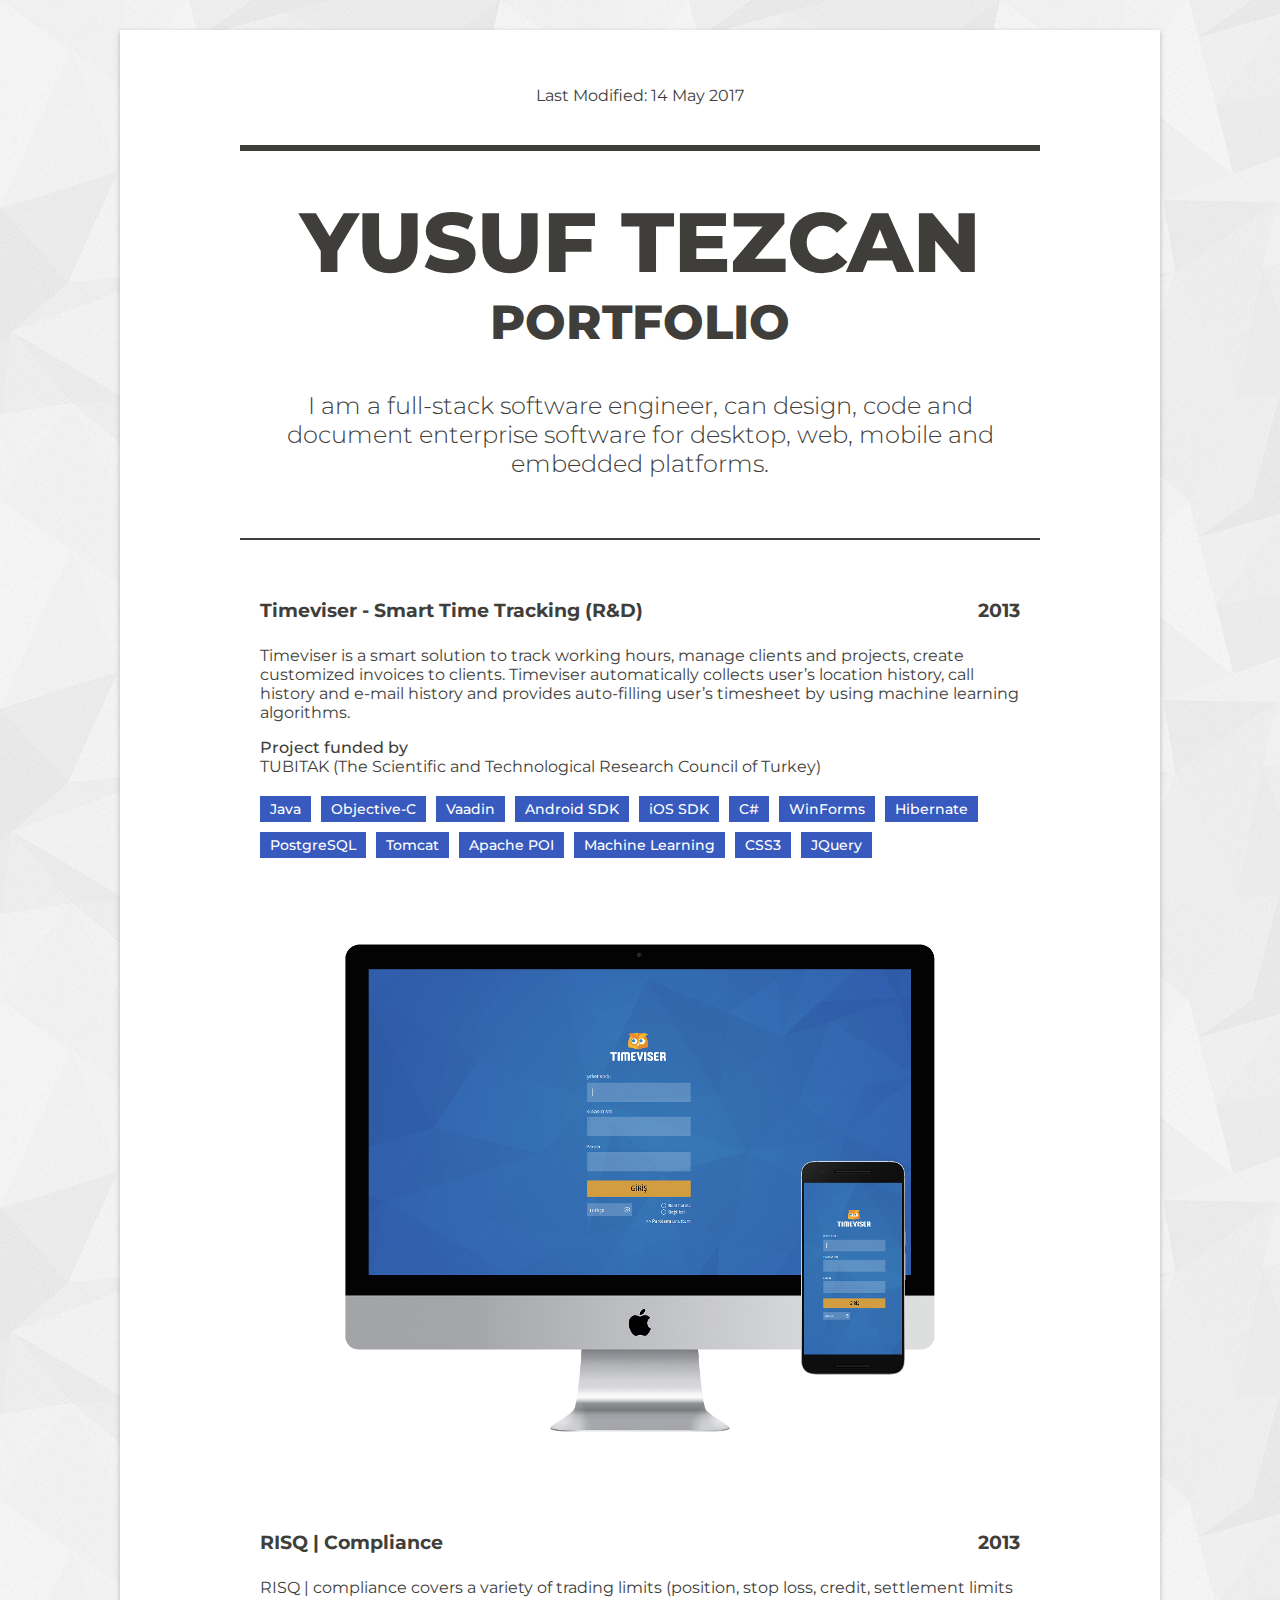
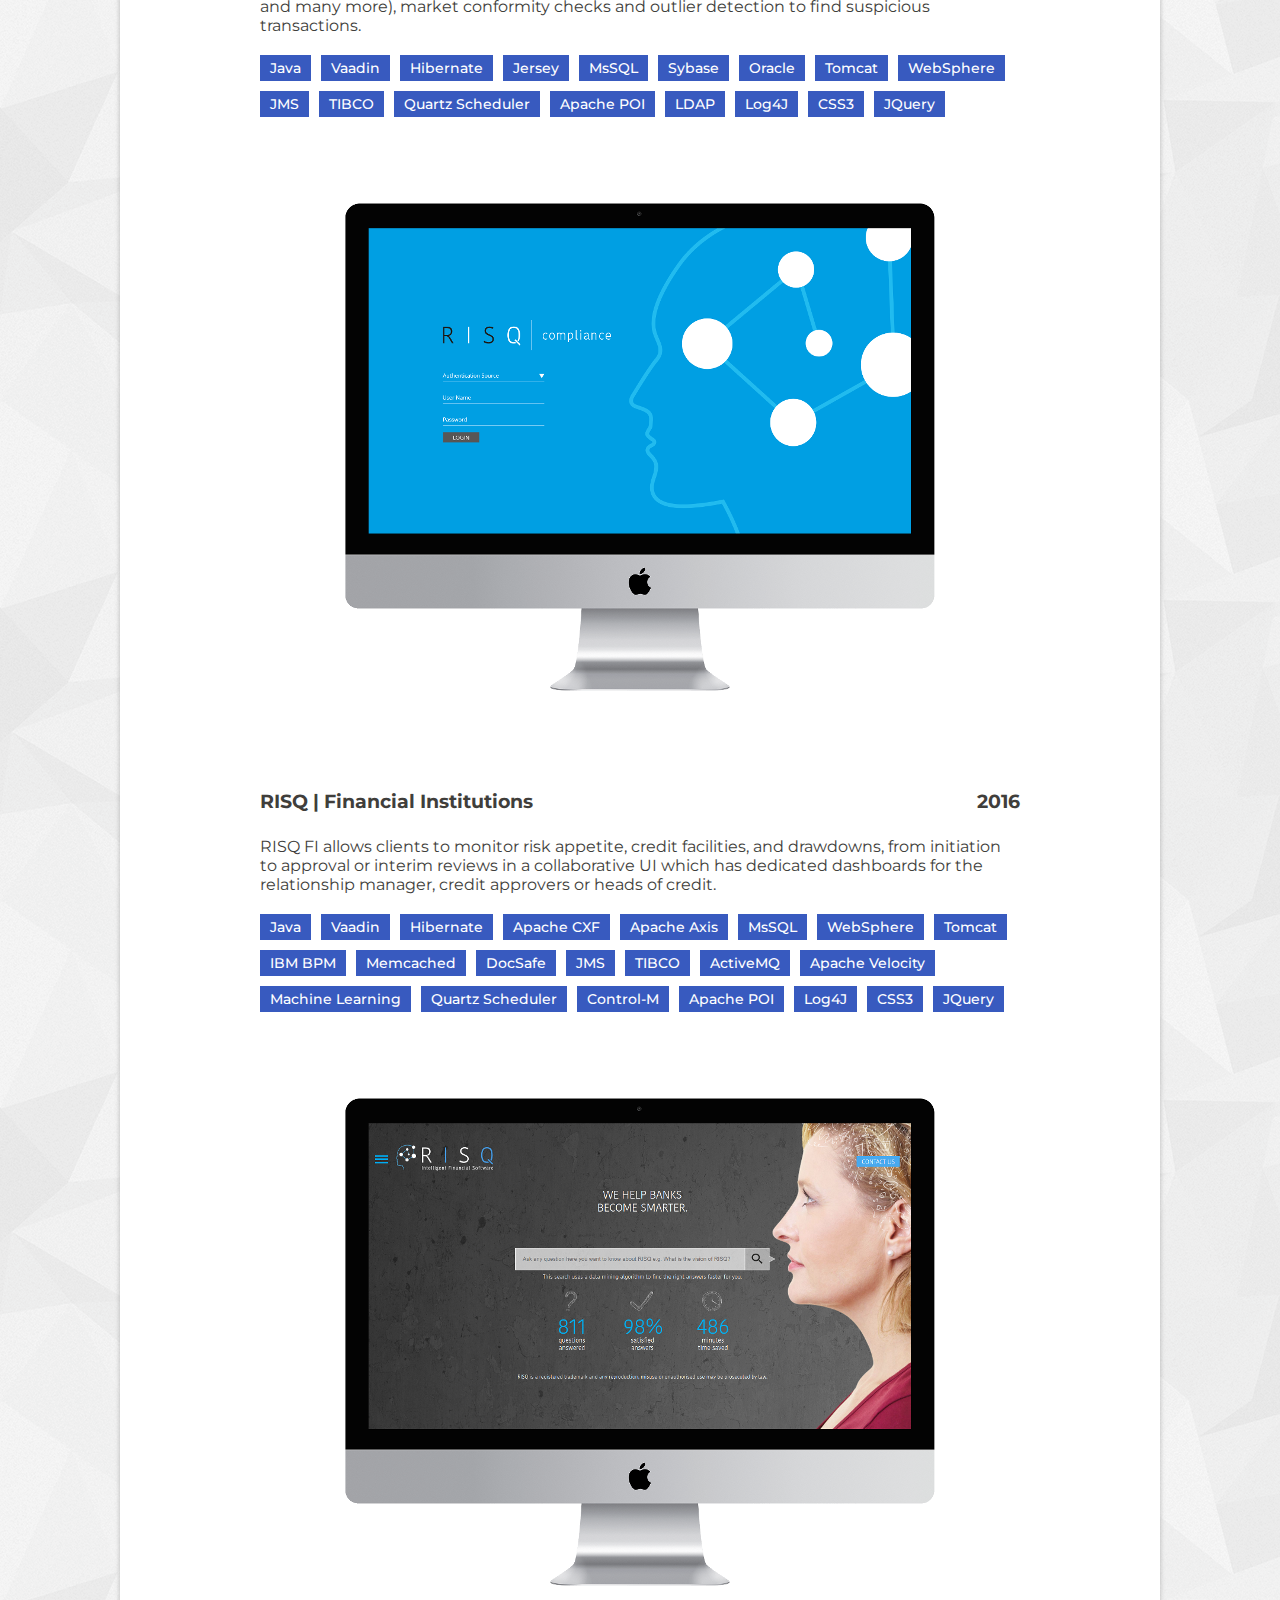
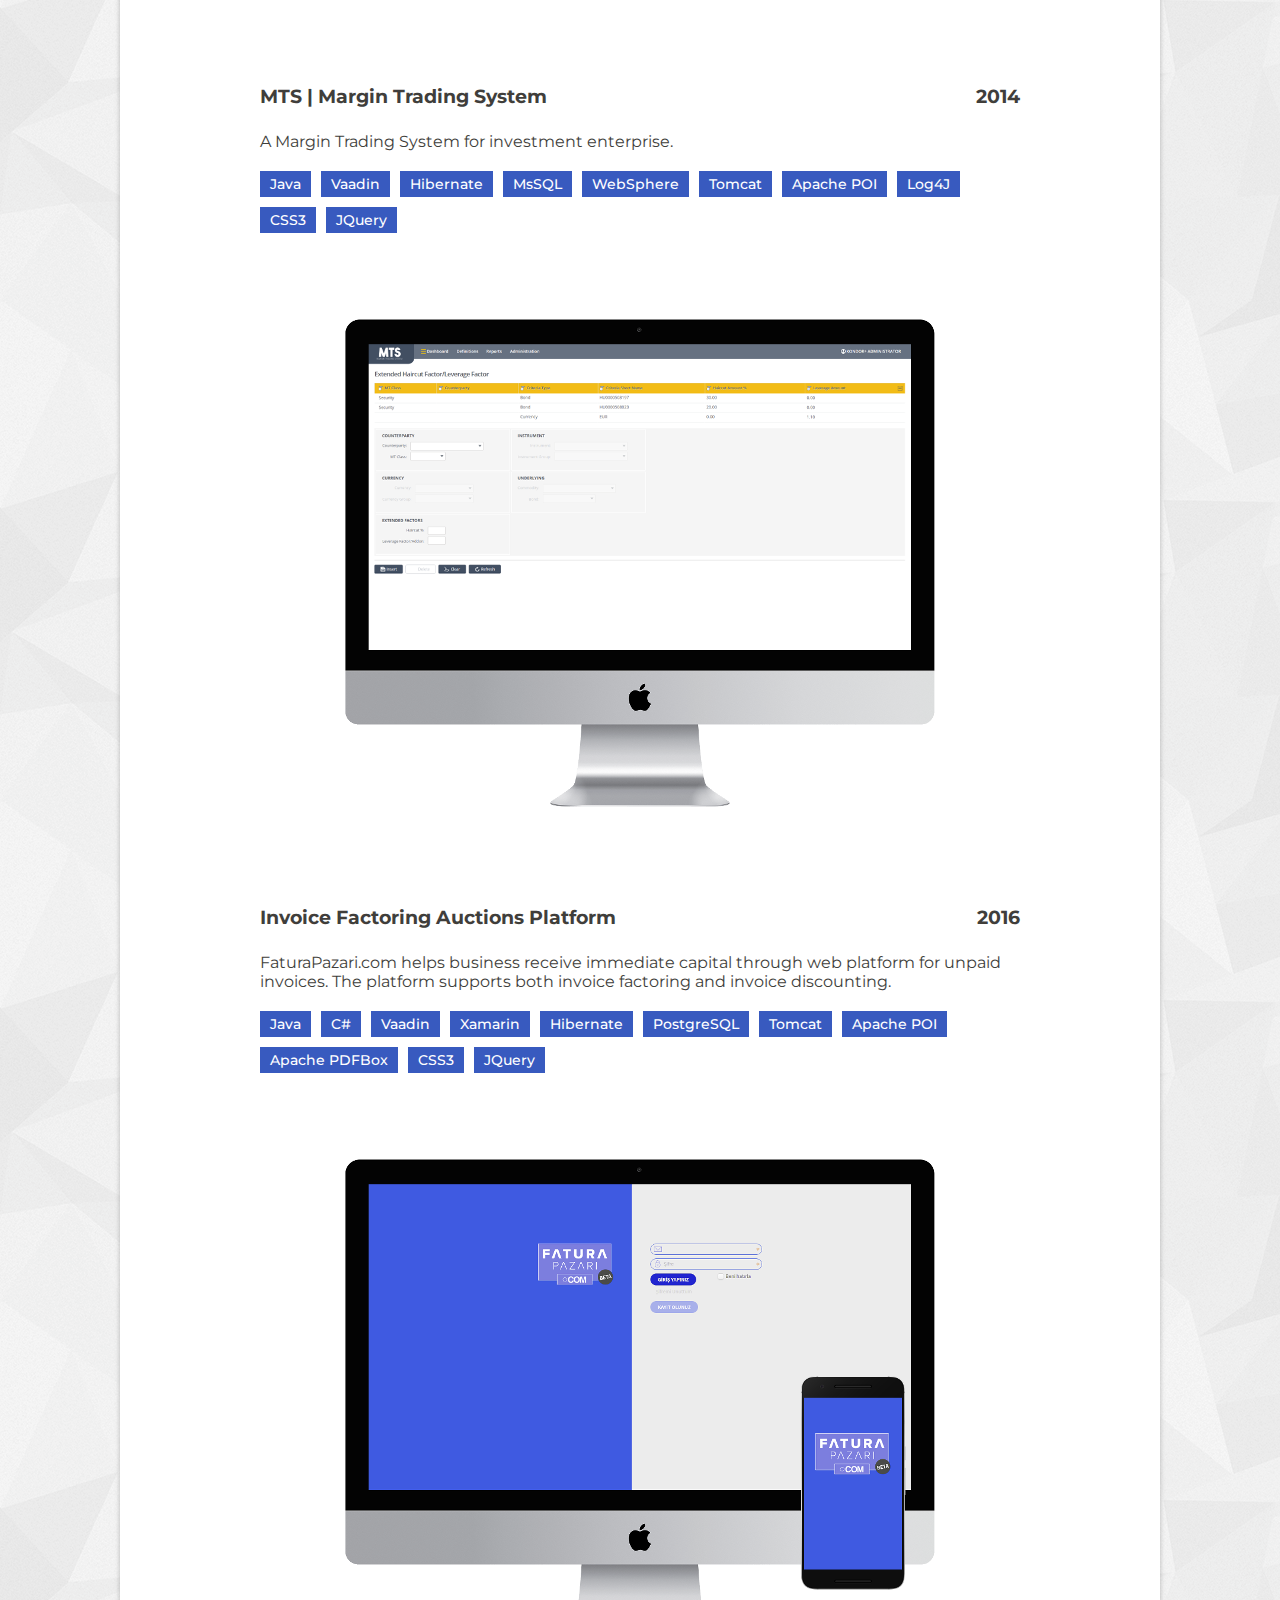
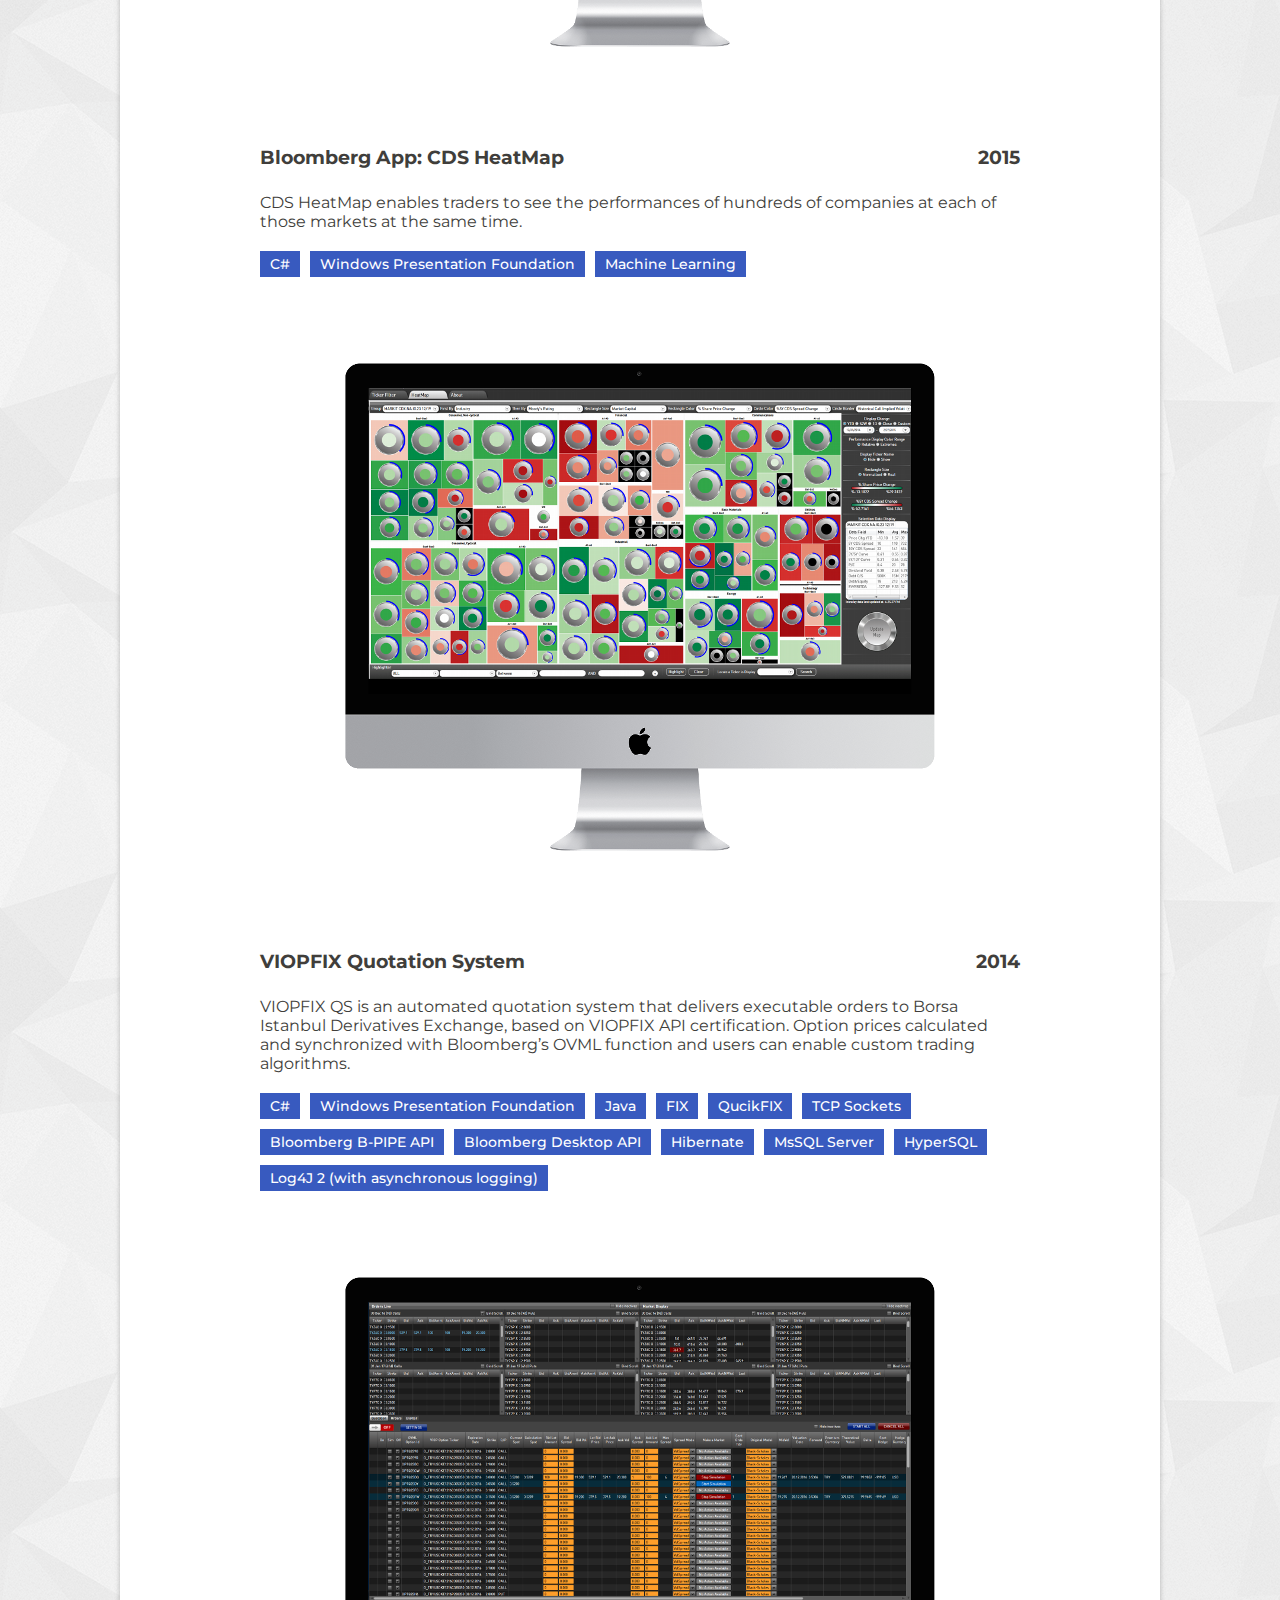
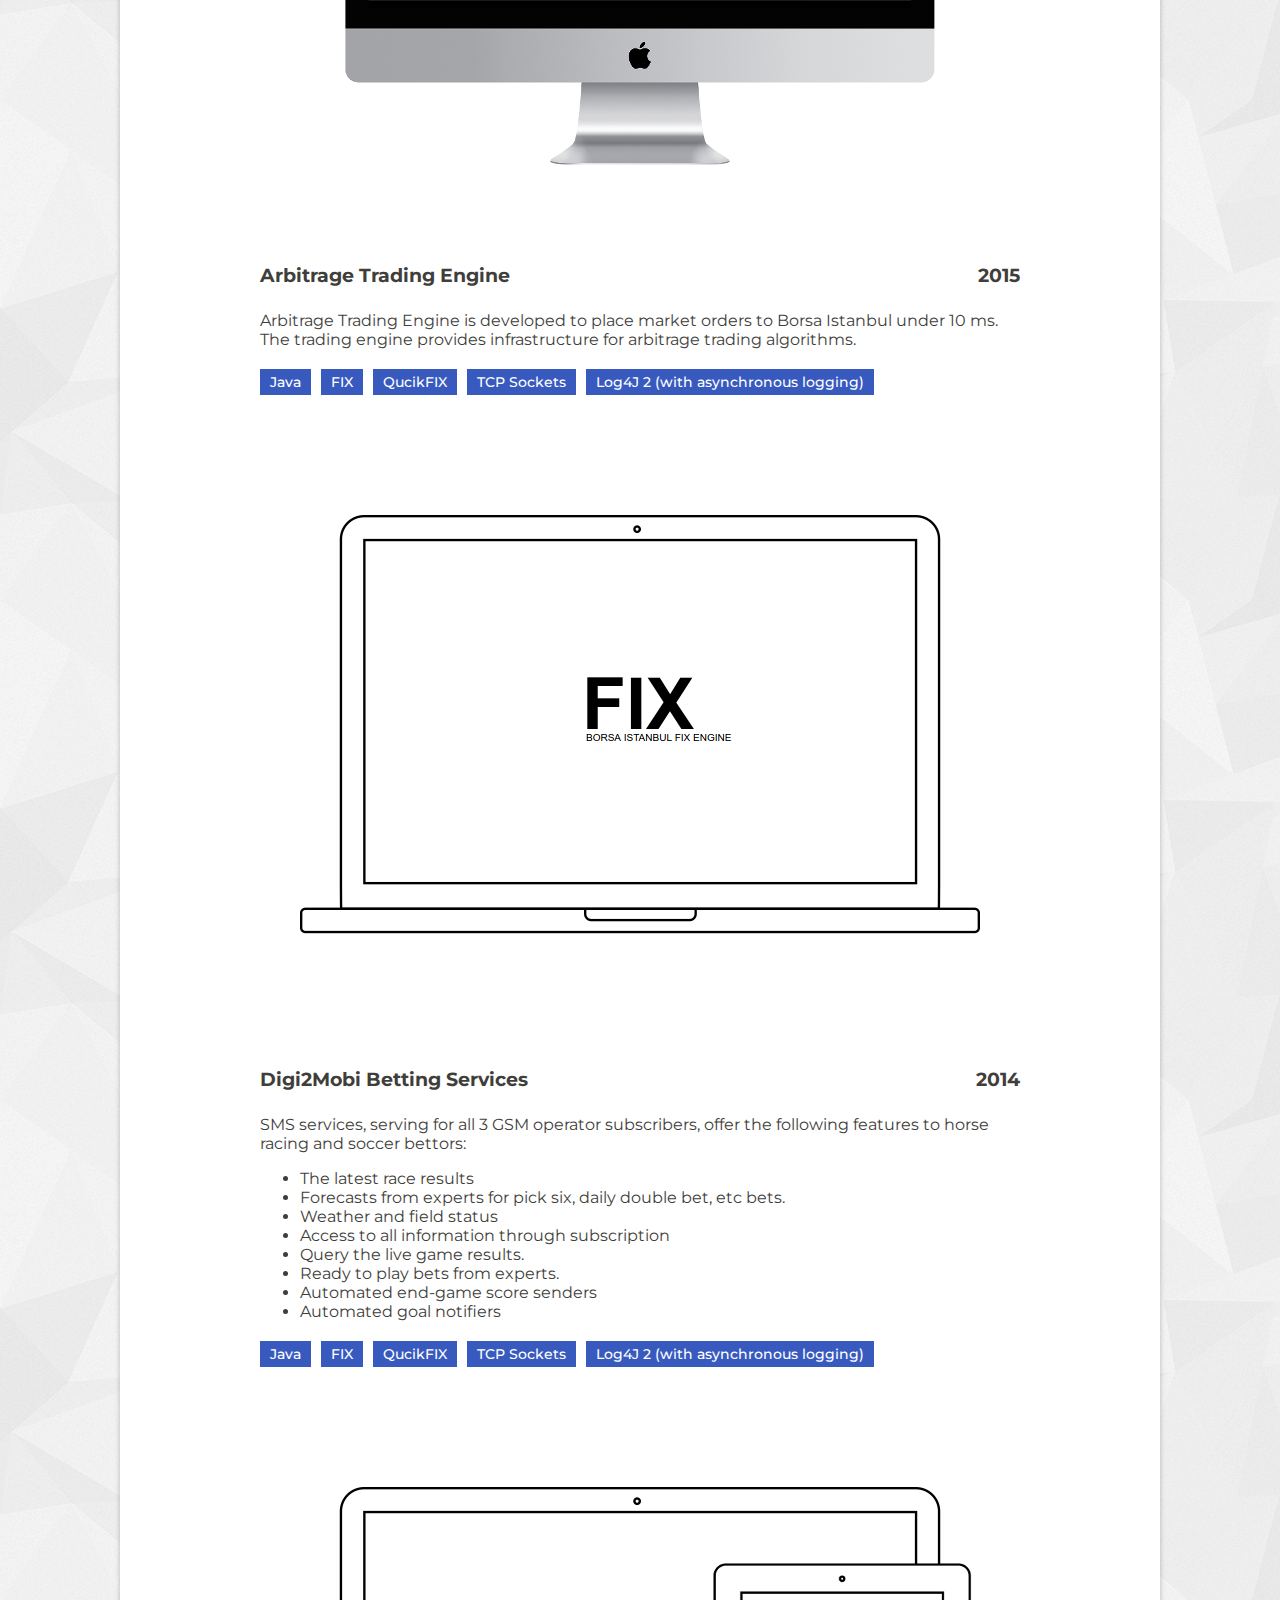
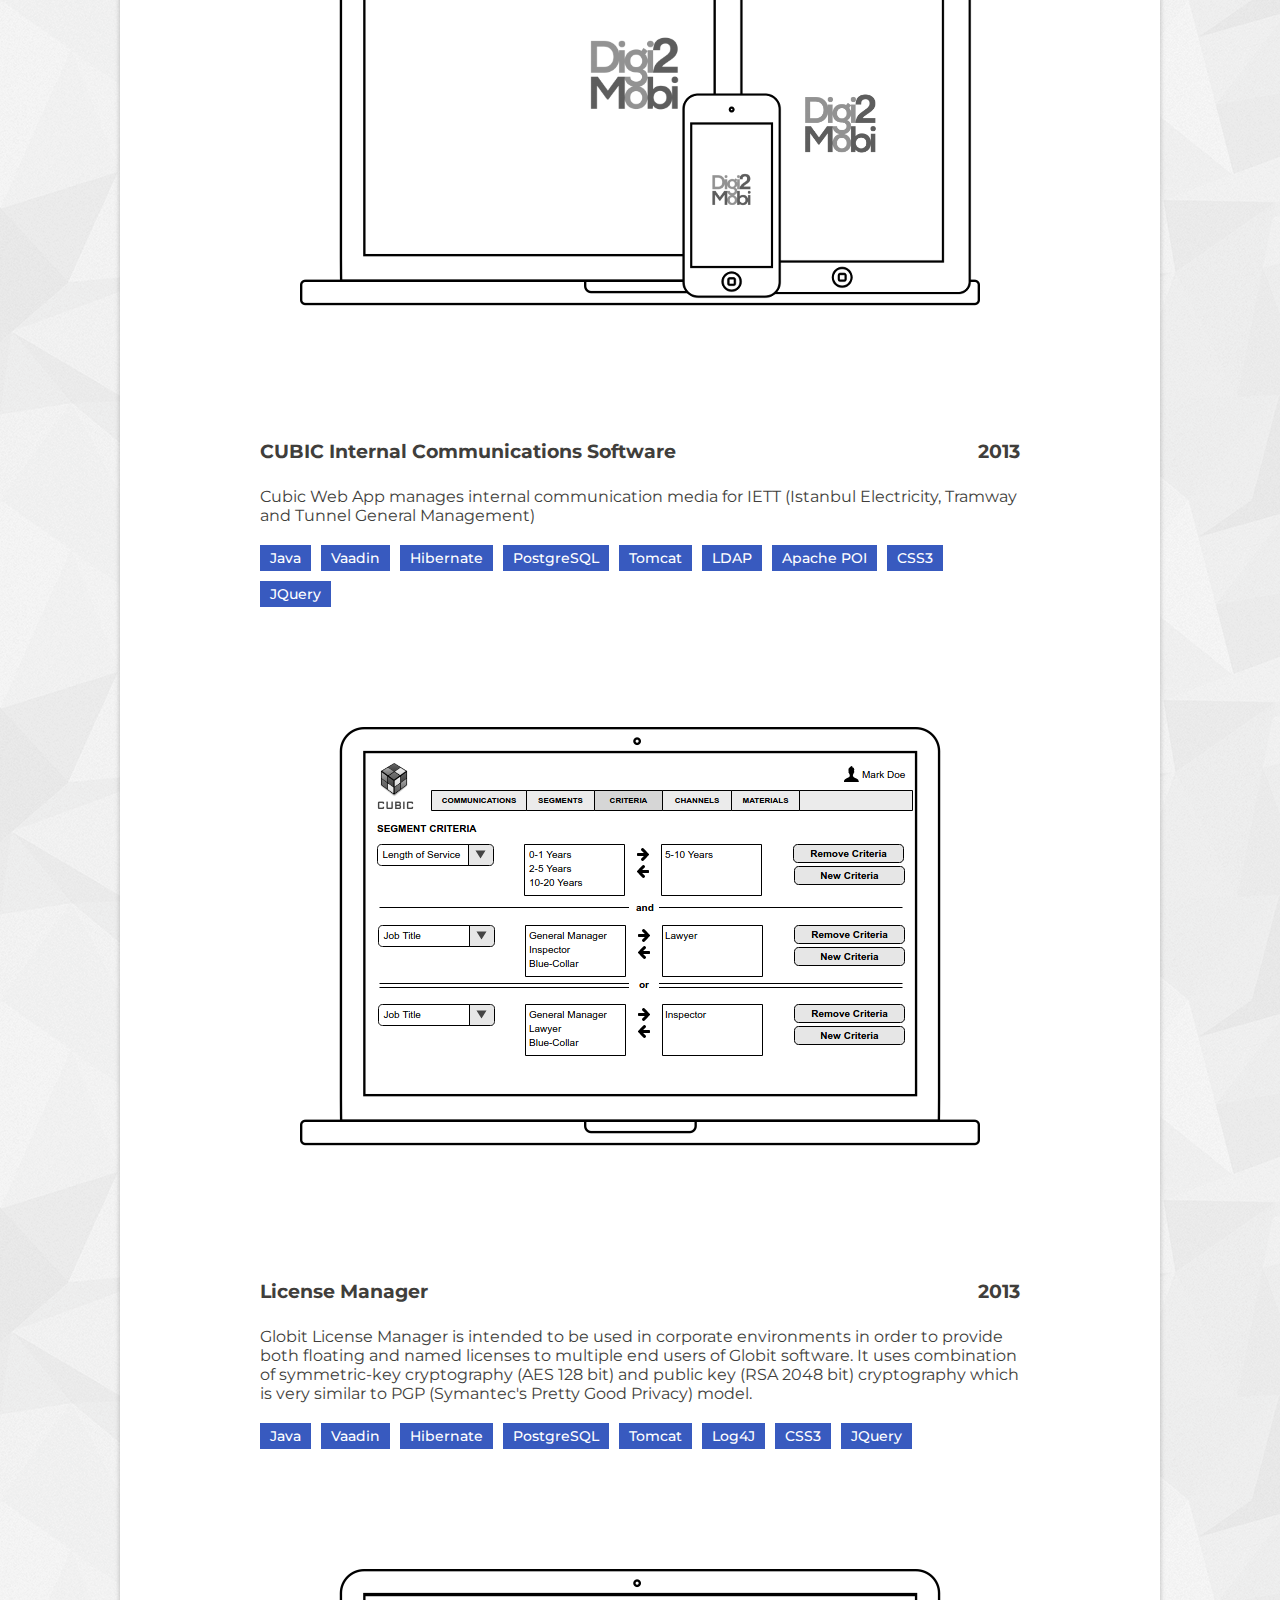
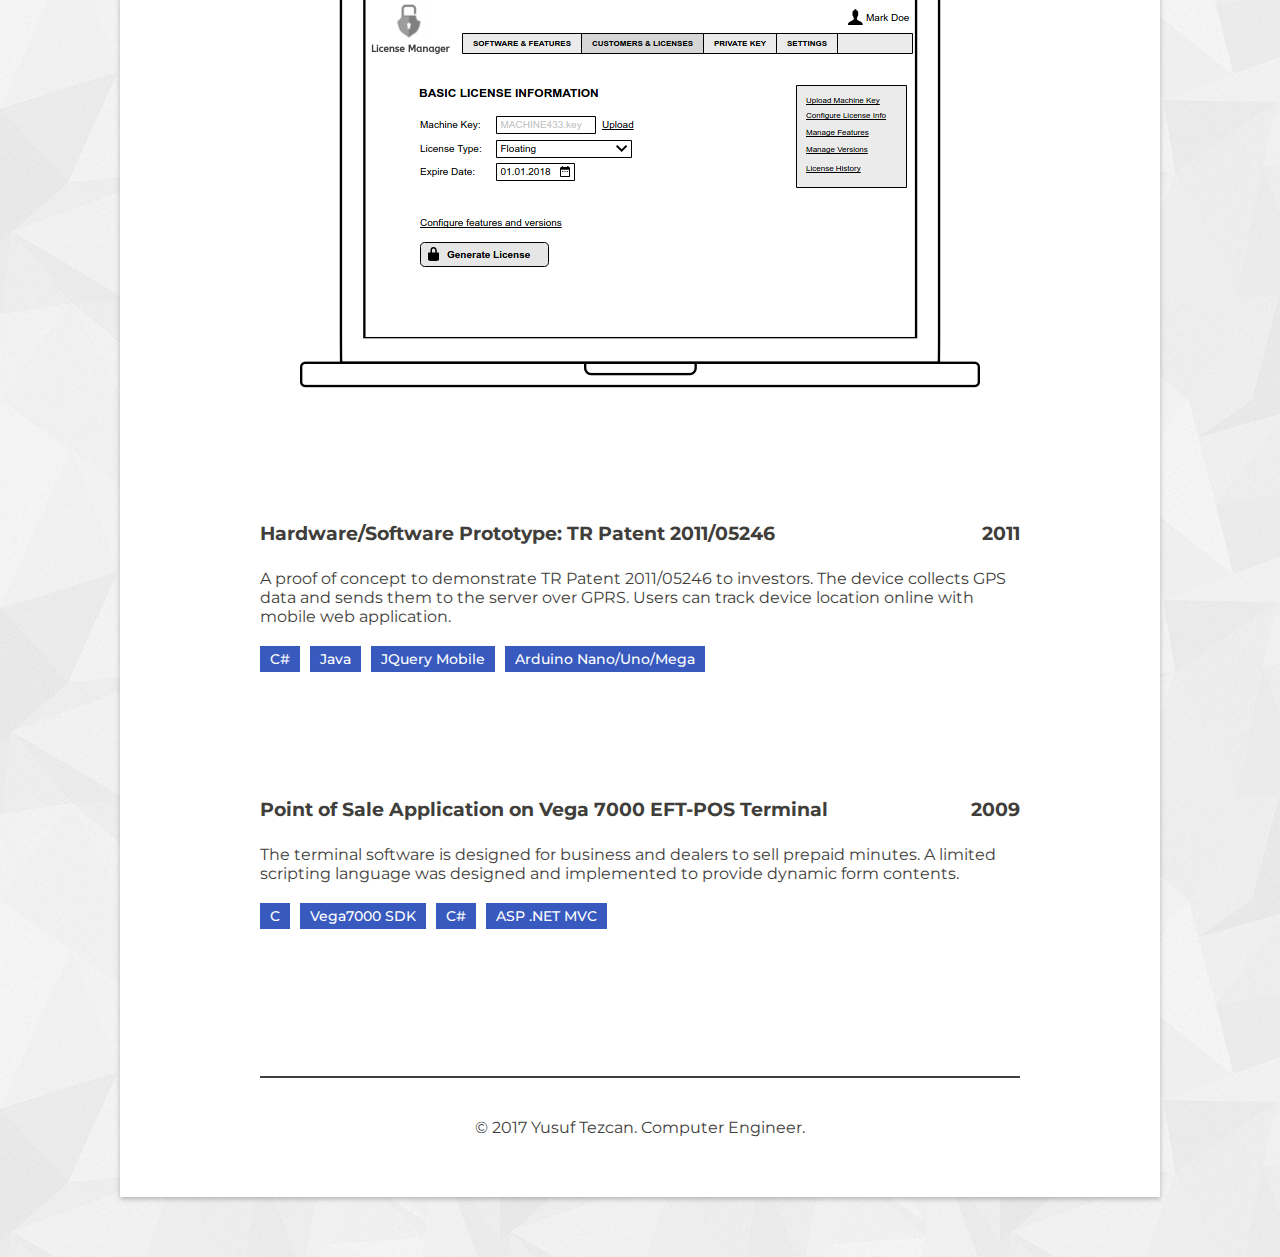
==== portfolio/index.html @ 70dd0193 "3" ====
<!DOCTYPE html>
<html lang="en">
<head>
    <meta http-equiv="Content-Type" content="text/html; charset=utf-8" />
    <meta name="description" content="I am a full-stack software engineer, can design, code and document enterprise software for desktop, web, mobile and embedded platforms. I am fluent in Java and C# and I have considerable experience with various programming languages and software frameworks." />
    <meta name="keywords" content="yusuf, tezcan, java, c#, csharp, machine,learning, android, ios, computer, software, engineer, architecture, architect" />
    <meta name="author" content="Yusuf Tezcan">
    <meta name="robots" content="index, follow">
    <meta name="revisit-after" content="5 days">
    <meta name="copyright" content="Yusuf Tezcan">
    <title>Yusuf Tezcan | Computer Engineer</title>
    <meta name="viewport" content="width=device-width, initial-scale=1, maximum-scale=1, user-scalable=0">
	<link rel="shortcut icon" type="image/ico" href="../images/favicon.ico"/>
		 
    <meta name="google" value="notranslate">
    <meta name="HandheldFriendly" content="true"/> 
    <meta name="apple-mobile-web-app-capable" content="yes">
    <meta name="apple-mobile-web-app-status-bar-style" content="default">
    <meta name="msapplication-navbutton-color" content="#ffffff">
    <meta name="theme-color" content="#ffffff">
    
	
	<!-- Style -->
	<link rel="stylesheet" type="text/css" href="../style/projects.css">

    <!-- Fonts -->
	<link href="https://fonts.googleapis.com/css?family=Montserrat:200,300,400,500,600,700,800,900&amp;subset=latin-ext" rel="stylesheet">
    
    <!-- Script -->
    <script  src="https://code.jquery.com/jquery-3.2.1.slim.min.js"  integrity="sha256-k2WSCIexGzOj3Euiig+TlR8gA0EmPjuc79OEeY5L45g="  crossorigin="anonymous"></script>
</head>

<body>
    <div class="s_container">
		<div class="sl"></div>
		<div class="sm"></div>
		<div class="sr"></div>
	</div>
    
    <div id="container">
        <p class="date-container center">Last Modified: 14 May 2017</p>
        <hr class="xl">
        <div class="center">
            <h1>Yusuf Tezcan</h1>
            <h2>Portfolio</h2>
        </div>
        <div id="intro" class="content">
            <p>I am a full-stack software engineer, can design, code and document enterprise software for desktop, web, mobile and embedded platforms.</p>
        </div>
        <hr>
        <div class="content">
            <div class="project">
                <div class="caption">
                    <h3 class="title">Timeviser - Smart Time Tracking (R&amp;D)</h3>
                    <h3 class="date">2013</h3>
                </div>
                <div class="description">
                    <p>Timeviser is a smart solution to track working hours, manage clients and projects, create customized invoices to clients. Timeviser automatically collects user’s location history, call history and e-mail history and provides auto-filling user’s timesheet by using machine learning algorithms. </p>
                    <p><span class="semibold">Project funded by</span><br />TUBITAK (The Scientific and Technological Research Council of Turkey)</p>
                </div>
                <div class="tag-container">
                    <div>Java</div> <div>Objective-C</div> <div>Vaadin</div> <div>Android SDK</div> <div>iOS SDK</div> <div>C#</div> <div>WinForms</div> <div>Hibernate</div> <div>PostgreSQL</div> <div>Tomcat</div> <div>Apache POI</div> <div>Machine Learning</div> <div>CSS3</div> <div>JQuery</div>
                </div>
                <div class="image">
                    <img src="../images/projects/timeviser.png">
                </div>
            </div>
            
                                                          
            <div class="project">
                <div class="caption">
                    <h3 class="title">RISQ | Compliance</h3>
                    <h3 class="date">2013</h3>
                </div>
                <div class="description">
                    <p>RISQ | compliance covers a variety of trading limits (position, stop loss, credit, settlement limits and many more), market conformity checks and outlier detection to find suspicious transactions.</p>
                </div>
                <div class="tag-container">
                    <div>Java</div> <div>Vaadin</div> <div>Hibernate</div> <div>Jersey</div> <div>MsSQL</div> <div>Sybase</div> <div>Oracle</div> <div>Tomcat</div> <div>WebSphere</div> <div>JMS</div> <div>TIBCO</div> <div>Quartz Scheduler</div> <div>Apache POI</div> <div>LDAP</div> <div>Log4J</div> <div>CSS3</div> <div>JQuery</div>
                </div>
                <div class="image">
                    <img src="../images/projects/gcm.png">
                </div>
            </div> 
            
            
            <div class="project">
                <div class="caption">
                    <h3 class="title">RISQ | Financial Institutions</h3>
                    <h3 class="date">2016</h3>
                </div>
                <div class="description">
                    <p>RISQ FI allows clients to monitor risk appetite, credit facilities, and drawdowns, from initiation to approval or interim reviews in a collaborative UI which has dedicated dashboards for the relationship manager, credit approvers or heads of credit.</p>
                </div>
                <div class="tag-container">
                    <div>Java</div> <div>Vaadin</div> <div>Hibernate</div> <div>Apache CXF</div> <div>Apache Axis</div> <div>MsSQL</div> <div>WebSphere</div> <div>Tomcat</div> <div>IBM BPM</div> <div>Memcached</div> <div>DocSafe</div> <div>JMS</div> <div>TIBCO</div> <div>ActiveMQ</div> <div>Apache Velocity</div> <div>Machine Learning</div> <div>Quartz Scheduler</div> <div>Control-M</div> <div>Apache POI</div> <div>Log4J</div> <div>CSS3</div> <div>JQuery</div>
                </div>
                <div class="image">
                    <img src="../images/projects/fi.png">
                </div>
            </div>
            
                                    
            <div class="project">
                <div class="caption">
                    <h3 class="title">MTS | Margin Trading System</h3>
                    <h3 class="date">2014</h3>
                </div>
                <div class="description">
                    <p>A Margin Trading System for investment enterprise.</p>
                </div>
                <div class="tag-container">
                    <div>Java</div> <div>Vaadin</div> <div>Hibernate</div> <div>MsSQL</div> <div>WebSphere</div> <div>Tomcat</div> <div>Apache POI</div> <div>Log4J</div> <div>CSS3</div> <div>JQuery</div>
                </div>
                <div class="image">
                    <img src="../images/projects/mts.png">
                </div>
            </div>  
            
            
            <div class="project">
                <div class="caption">
                    <h3 class="title">Invoice Factoring Auctions Platform</h3>
                    <h3 class="date">2016</h3>
                </div>
                <div class="description">
                    <p>FaturaPazari.com helps business receive immediate capital through web platform for unpaid invoices. The platform supports both invoice factoring and invoice discounting.</p>
                </div>
                <div class="tag-container">
                    <div>Java</div> <div>C#</div> <div>Vaadin</div> <div>Xamarin</div> <div>Hibernate</div> <div>PostgreSQL</div> <div>Tomcat</div> <div>Apache POI</div> <div>Apache PDFBox</div> <div>CSS3</div> <div>JQuery</div>
                </div>
                <div class="image">
                    <img src="../images/projects/fp.png">
                </div>
            </div>
            
            <div class="project">
                <div class="caption">
                    <h3 class="title">Bloomberg App: CDS HeatMap</h3>
                    <h3 class="date">2015</h3>
                </div>
                <div class="description">
                    <p>CDS HeatMap enables traders to see the performances of hundreds of companies at each of those markets at the same time.</p>
                </div>
                <div class="tag-container">
                    <div>C#</div> <div>Windows Presentation Foundation</div> <div>Machine Learning</div>
                </div>
                <div class="image">
                    <img src="../images/projects/cds.png">
                </div>
            </div>   
                    
                      
            <div class="project">
                <div class="caption">
                    <h3 class="title">VIOPFIX Quotation System</h3>
                    <h3 class="date">2014</h3>
                </div>
                <div class="description">
                    <p>VIOPFIX QS is an automated quotation system that delivers executable orders to Borsa Istanbul Derivatives Exchange, based on VIOPFIX API certification. Option prices calculated and synchronized with Bloomberg’s OVML function and users can enable custom trading algorithms.</p>
                </div>
                <div class="tag-container">
                    <div>C#</div> <div>Windows Presentation Foundation</div> <div>Java</div> <div>FIX</div> <div>QucikFIX</div> <div>TCP Sockets</div> <div>Bloomberg B-PIPE API</div> <div>Bloomberg Desktop API</div> <div>Hibernate</div> <div>MsSQL Server</div> <div>HyperSQL</div> <div>Log4J 2 (with asynchronous logging)</div>
                </div>
                <div class="image">
                    <img src="../images/projects/viopfix.png">
                </div>
            </div>  
            
            <div class="project">
                <div class="caption">
                    <h3 class="title">Arbitrage Trading Engine</h3>
                    <h3 class="date">2015</h3>
                </div>
                <div class="description">
                    <p>Arbitrage Trading Engine is developed to place market orders to Borsa Istanbul under 10 ms. The trading engine provides infrastructure for arbitrage trading algorithms.</p>
                </div>
                <div class="tag-container">
                    <div>Java</div> <div>FIX</div> <div>QucikFIX</div> <div>TCP Sockets</div> <div>Log4J 2 (with asynchronous logging)</div>
                </div>
                <div class="image">
                    <img src="../images/projects/arbitrage.png">
                </div>
            </div>    

             
            <div class="project">
                <div class="caption">
                    <h3 class="title">Digi2Mobi Betting Services</h3>
                    <h3 class="date">2014</h3>
                </div>
                <div class="description">
                    <p>SMS services, serving for all 3 GSM operator subscribers, offer the following features to horse racing and soccer bettors:</p>
                    <ul>
                        <li>The latest race results</li>
                        <li>Forecasts from experts for pick six, daily double bet, etc bets.</li>
                        <li>Weather and field status</li>
                        <li>Access to all information through subscription</li>
                        <li>Query the live game results.</li>
                        <li>Ready to play bets from experts.</li>
                        <li>Automated end-game score senders</li>
                        <li>Automated goal notifiers</li>
                    </ul>
                </div>
                <div class="tag-container">
                    <div>Java</div> <div>FIX</div> <div>QucikFIX</div> <div>TCP Sockets</div> <div>Log4J 2 (with asynchronous logging)</div>
                </div>
                <div class="image">
                    <img src="../images/projects/digi2mobi.png">
                </div>
            </div>    
            
                                  
            <div class="project">
                <div class="caption">
                    <h3 class="title">CUBIC Internal Communications Software</h3>
                    <h3 class="date">2013</h3>
                </div>
                <div class="description">
                    <p>Cubic Web App manages internal communication media for IETT (Istanbul Electricity, Tramway and Tunnel General Management)</p>
                </div>
                <div class="tag-container">
                    <div>Java</div> <div>Vaadin</div> <div>Hibernate</div> <div>PostgreSQL</div> <div>Tomcat</div> <div>LDAP</div> <div>Apache POI</div> <div>CSS3</div> <div>JQuery</div>
                </div>
                <div class="image">
                    <img src="../images/projects/cubic.png">
                </div>
            </div>   
            
                                                
            <div class="project">
                <div class="caption">
                    <h3 class="title">License Manager</h3>
                    <h3 class="date">2013</h3>
                </div>
                <div class="description">
                    <p>Globit License Manager is intended to be used in corporate environments in order to provide both floating and named licenses to multiple end users of Globit software. It uses combination of symmetric-key cryptography (AES 128 bit) and public key (RSA 2048 bit) cryptography which is very similar to PGP (Symantec's Pretty Good Privacy) model.</p>
                </div>
                <div class="tag-container">
                    <div>Java</div> <div>Vaadin</div> <div>Hibernate</div> <div>PostgreSQL</div> <div>Tomcat</div> <div>Log4J</div> <div>CSS3</div> <div>JQuery</div>
                </div>
                <div class="image">
                    <img src="../images/projects/lm.png">
                </div>
            </div>                  
            
            
            <div class="project">
                <div class="caption">
                    <h3 class="title">Hardware/Software Prototype: TR Patent 2011/05246</h3>
                    <h3 class="date">2011</h3>
                </div>
                <div class="description">
                    <p>A proof of concept to demonstrate TR Patent 2011/05246 to investors. The device collects GPS data and sends them to the server over GPRS. Users can track device location online with mobile web application.</p>
                </div>
                <div class="tag-container">
                    <div>C#</div> <div>Java</div> <div>JQuery Mobile</div> <div>Arduino Nano/Uno/Mega</div>
                </div>
                <div class="image">
                    <br /><br /><br /><br /><br /><br /><br />
                </div>
            </div>  
            
            <div class="project">
                <div class="caption">
                    <h3 class="title">Point of Sale Application on Vega 7000 EFT-POS Terminal</h3>
                    <h3 class="date">2009</h3>
                </div>
                <div class="description">
                    <p>The terminal software is designed for business and dealers to sell prepaid minutes. A limited scripting language was designed and implemented to provide dynamic form contents.</p>
                </div>
                <div class="tag-container">
                    <div>C</div> <div>Vega7000 SDK</div> <div>C#</div> <div>ASP .NET MVC</div>
                </div>
                <div class="image">
                    <br /><br /><br /><br /><br /><br /><br />
                </div>
            </div>  
                      
            <hr>
            <div class="copyright">© 2017 Yusuf Tezcan. Computer Engineer.</div>
            
            
            
        </div>
    </div>
</body>

<!-- Google Analytics -->
<script>
  (function(i,s,o,g,r,a,m){i['GoogleAnalyticsObject']=r;i[r]=i[r]||function(){
  (i[r].q=i[r].q||[]).push(arguments)},i[r].l=1*new Date();a=s.createElement(o),
  m=s.getElementsByTagName(o)[0];a.async=1;a.src=g;m.parentNode.insertBefore(a,m)
  })(window,document,'script','https://www.google-analytics.com/analytics.js','ga');

  ga('create', 'UA-67937506-1', 'auto');
  ga('send', 'pageview');

</script>
</html>
---- style/projects.css ----
html { 
  
}

body
{
   	font-family: 'Montserrat', sans-serif;
	color: #403e3b;
	margin: 0px;
	padding: 0px;
    background: url(../images/61b4135b.png) repeat;
    min-width: 1100px;
}

img
{
	border: 0;
	border-width: 0px;
}

a
{
   text-decoration: none;
}

div#header
{
    background-color: #3949ab;
    width: 100%;
    height: 65px;
    box-shadow: 0 2px 5px rgba(0,0,0,0.30);
    position: relative;
}

div#header .back-button
{
    float: left;
    margin-top: 5px;
    margin-left: 2px;
    border-radius: 40px;
    padding: 2px 6px 0px 2px;
}

div#header .back-button:hover
{
    background-color: #4757bb;    
    cursor: pointer;
}

div#header .caption
{
    float:  left;
    margin-top: 10px;
    font-size: 32px;
    color: #ffffff;
    margin-left: 12px;
}

div#container
{
    margin-top: 30px;
    margin-bottom: 60px;
    margin-left: auto;
    margin-right: auto;
    width: 800px;
    background-color: #ffffff;
    box-shadow: 0 2px 5px rgba(0,0,0,0.25);
    padding: 40px 120px 40px 120px;
    padding-bottom: 30px;
}

.s_container 
{
    width: 100%;
    height: 50px;
    position: fixed;
    top: 0;
    z-index: 2;
}

div.sl {
    height: 50px;
    position: absolute;
    top: 0;
    width: 497px;
    left: 0;
    background: url(http://static.tumblr.com/aoqeoea/dB2mioknh/leftheadershadow.png) no-repeat 0 0;
}

div.sm {
    height: 49px;
    position: absolute;
    top: 0;
    width: auto;
    left: 497px;
    right: 487px;
    background: url(http://static.tumblr.com/aoqeoea/JrNmiol0g/middleshadowfiller.png) repeat-x 0 0;
}

div.sr {
    height: 50px;
    position: absolute;
    top: 0;
    width: 487px;
    right: 0;
    background: url(http://static.tumblr.com/aoqeoea/8rcmiol2f/rightheadershadow.png) no-repeat 0 0;
}

@media only screen and (max-width: 1000px) 
{
	div.sm {
		left: 0px;
		right: 0px;
	}

	div.sr {
		background: none;
		width: 0px;
	}
	div.sl {
		background: none;
		width: 0px;
	}
}

h1
{
    font-weight: 800;
    font-size: 84px;
    margin: 0px;
    text-transform: uppercase;
}

h2
{
    font-weight: 800;
    font-size: 48px;
    margin: 0px;
    text-transform: uppercase;
}

.center
{
    text-align: center;
}

hr
{
    border: 0px;
    background-color: #403e3b;
    margin-top: 40px;
    margin-bottom: 40px;
    height: 2px;
}

hr.xl
{
    height: 6px;
}


.date-container
{

}

div.content
{
    margin-left: 20px;
    margin-right: 20px;
}

div#intro
{
    font-size: 24px;
    text-align: center;
    font-weight: 300;
    margin-top: 40px;
    margin-bottom: 60px;
}

div.project .caption
{
    position: relative;
    height: 50px;
}

div.project .caption h3.title
{
    float: left;
    display: inline-block;
}

div.project .caption h3.date
{
    float: right;
    display: inline-block;
}

div.project .description
{
    margin-bottom: 20px;
}

div.project .image
{
    text-align: center;
}

div.project .image img
{
    
}

.tag-container div
{
    float: left;
    padding: 4px 10px 4px 10px;
    background-color: #385abf;
    margin: 0px 10px 10px 0px;
    color: #ffffff;
    font-size: 14px;
    font-weight: 500;
}

.semibold
{
    font-weight: 500;
}

div.copyright
{
    text-align: center;
    margin-bottom: 30px;
}
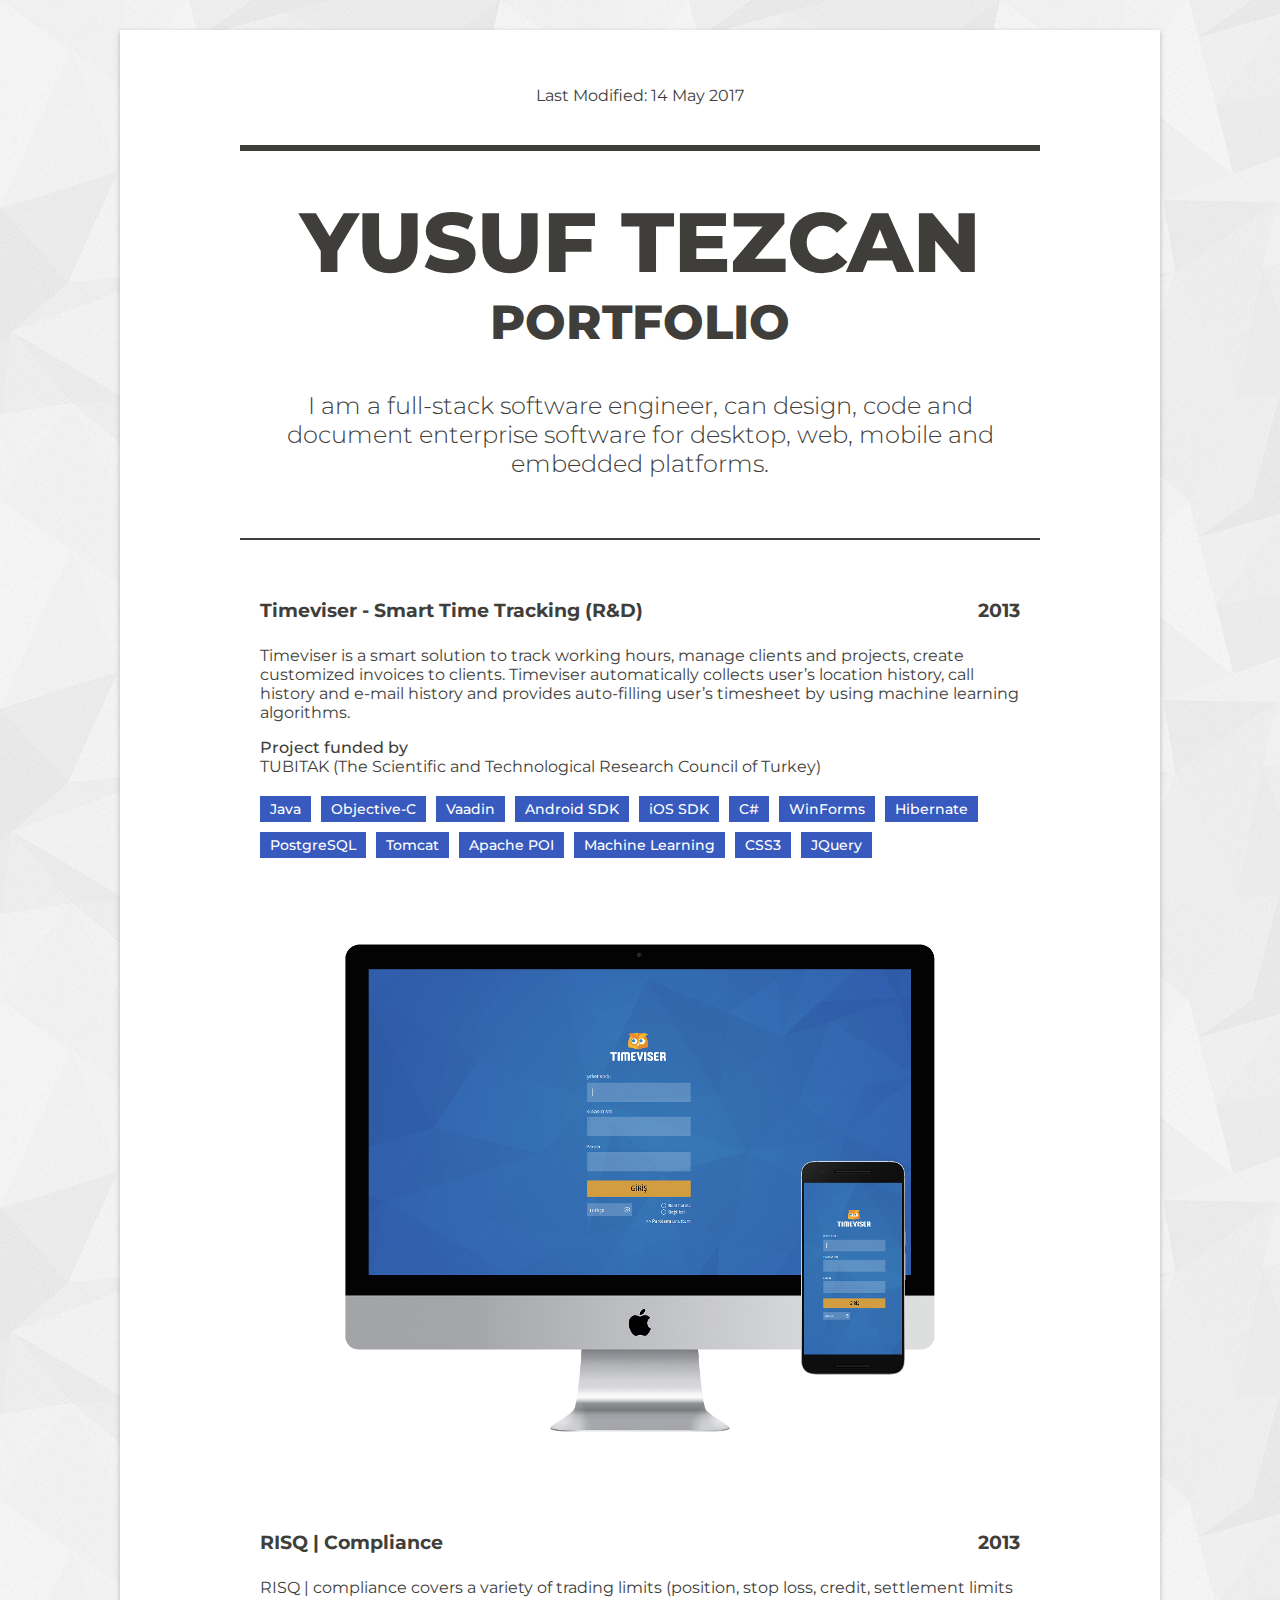
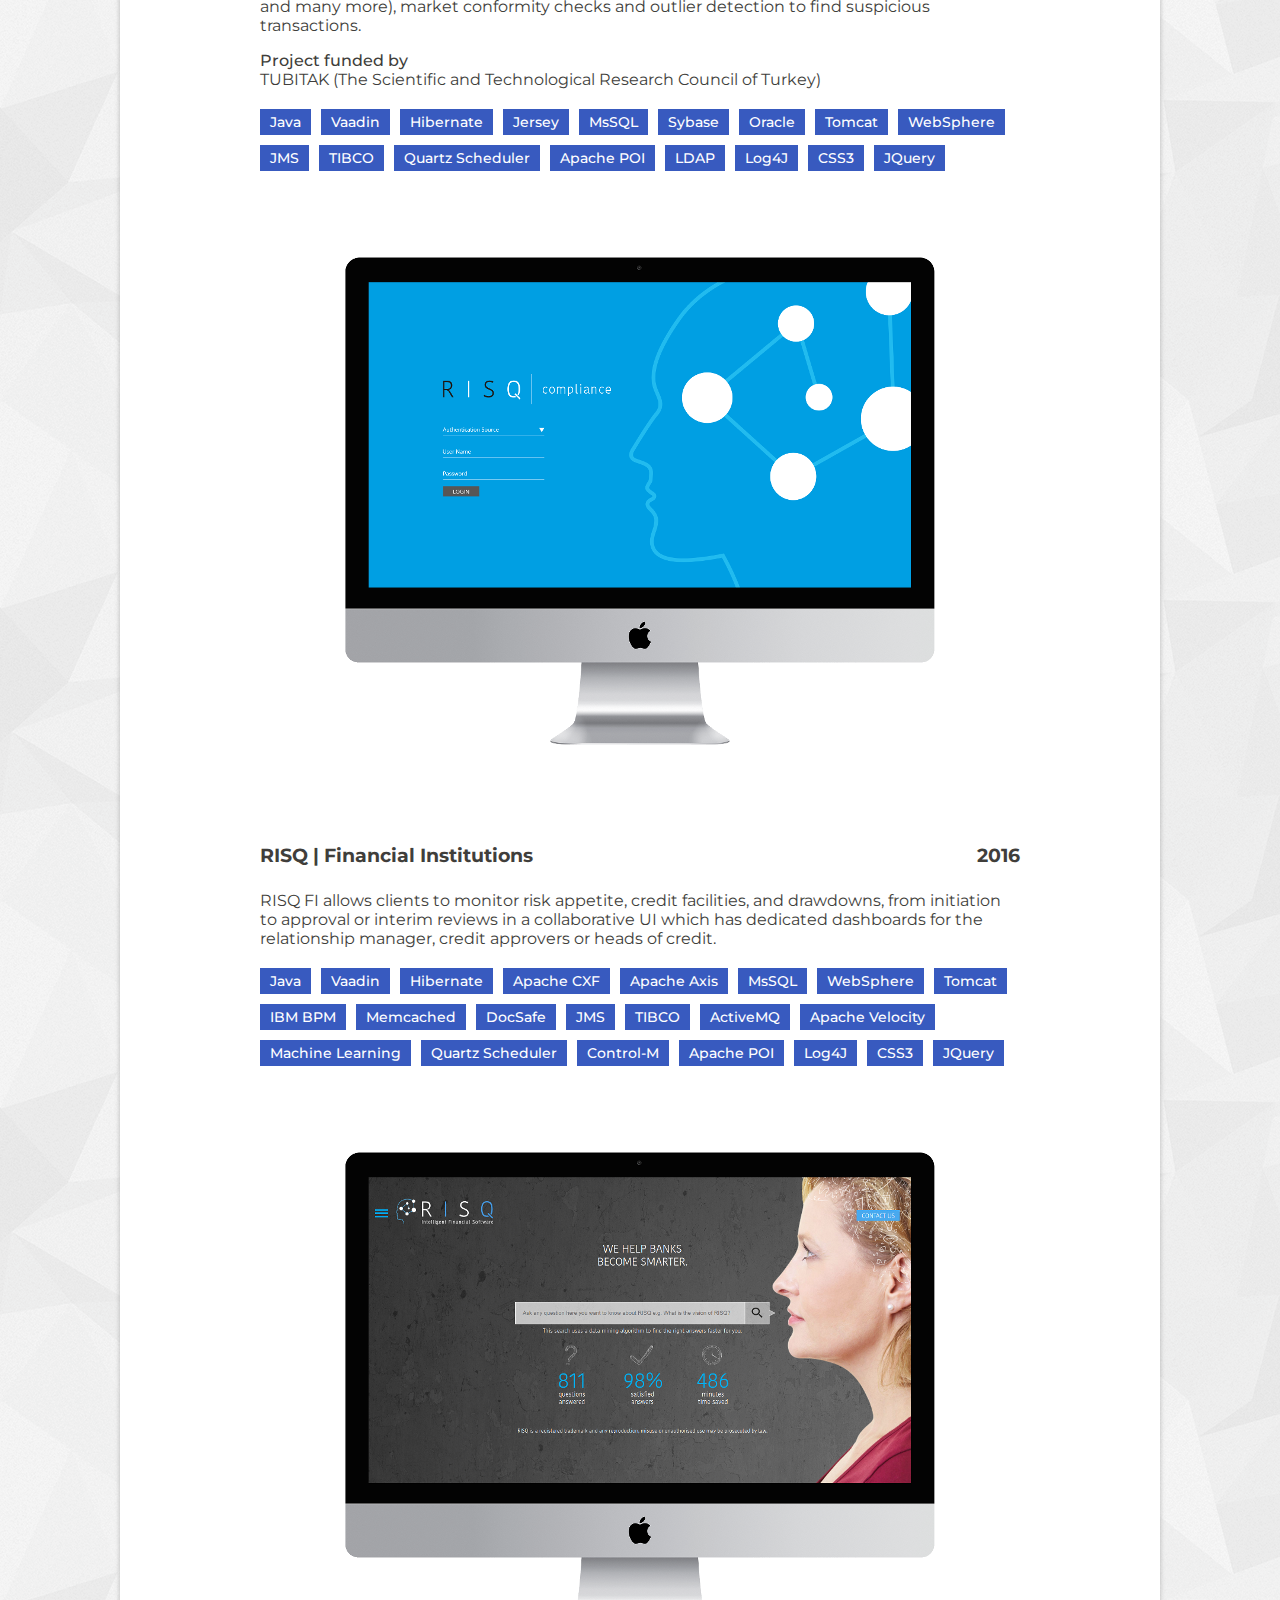
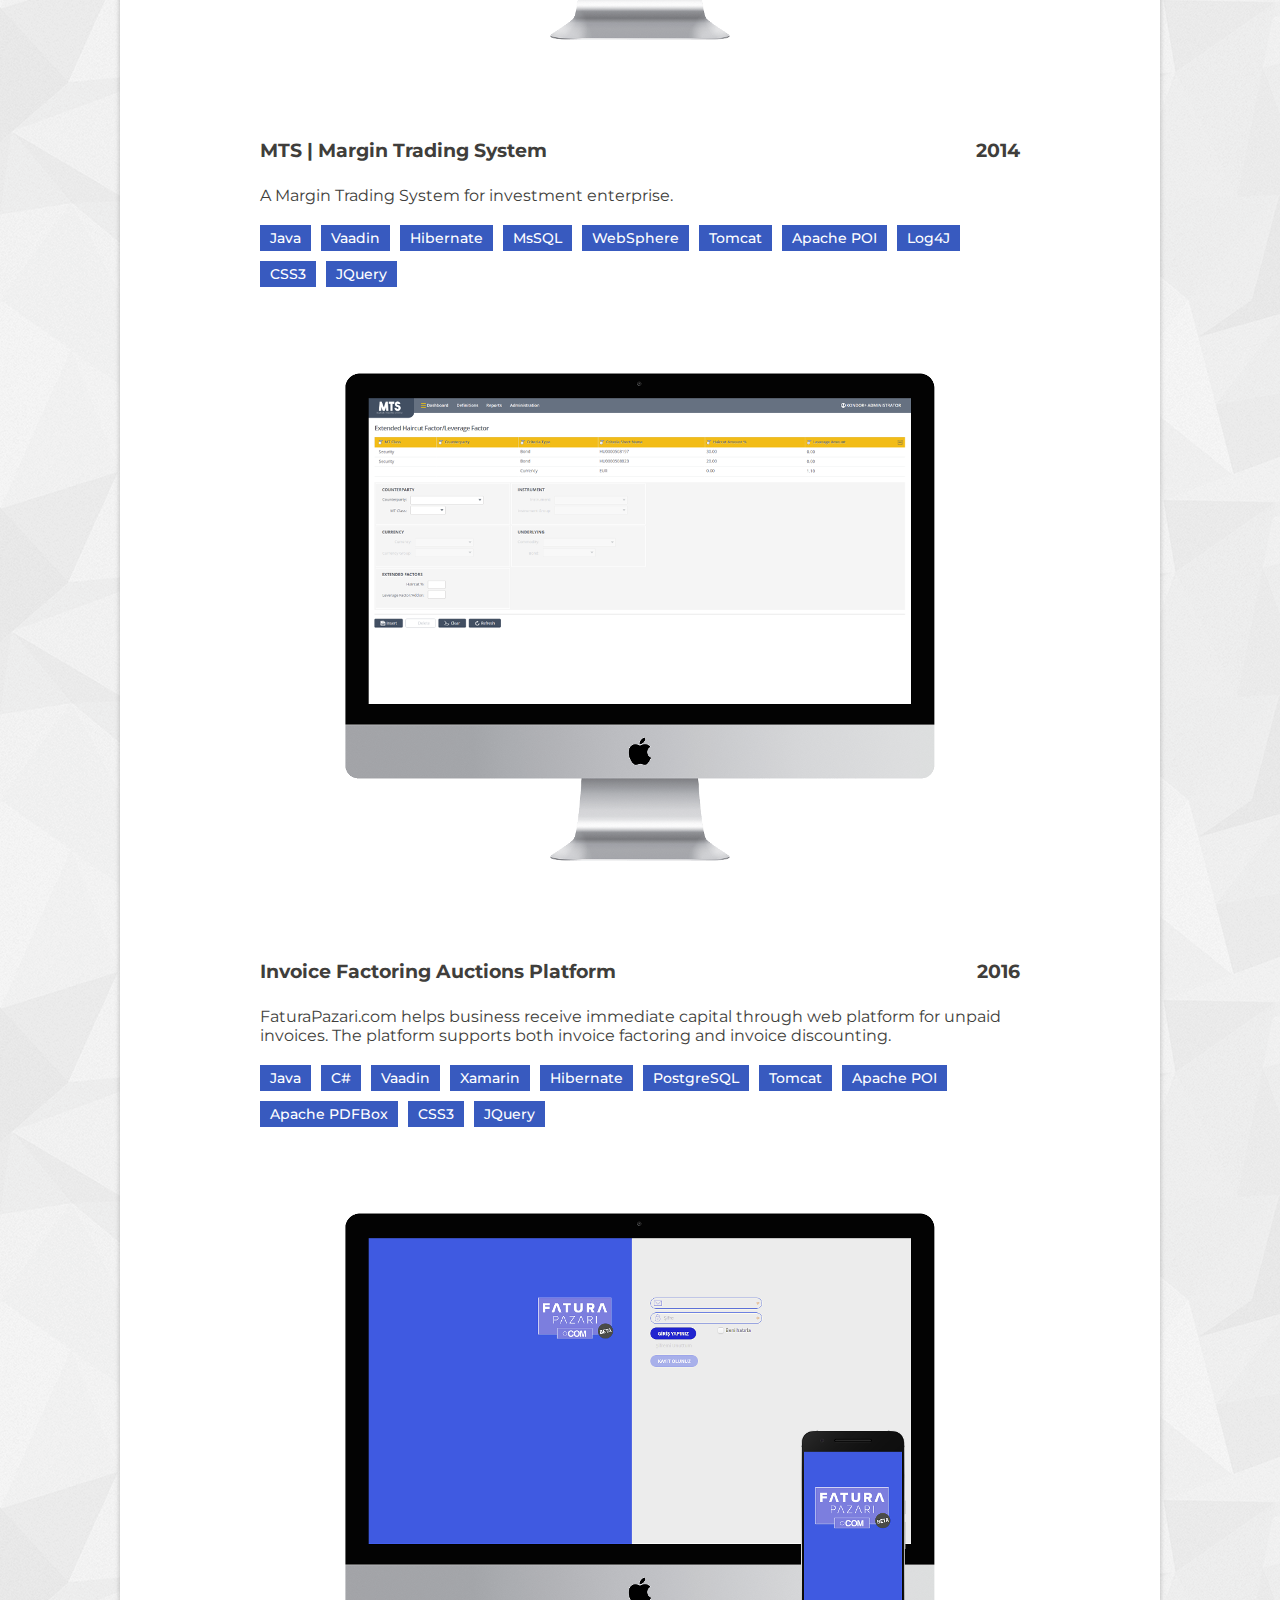
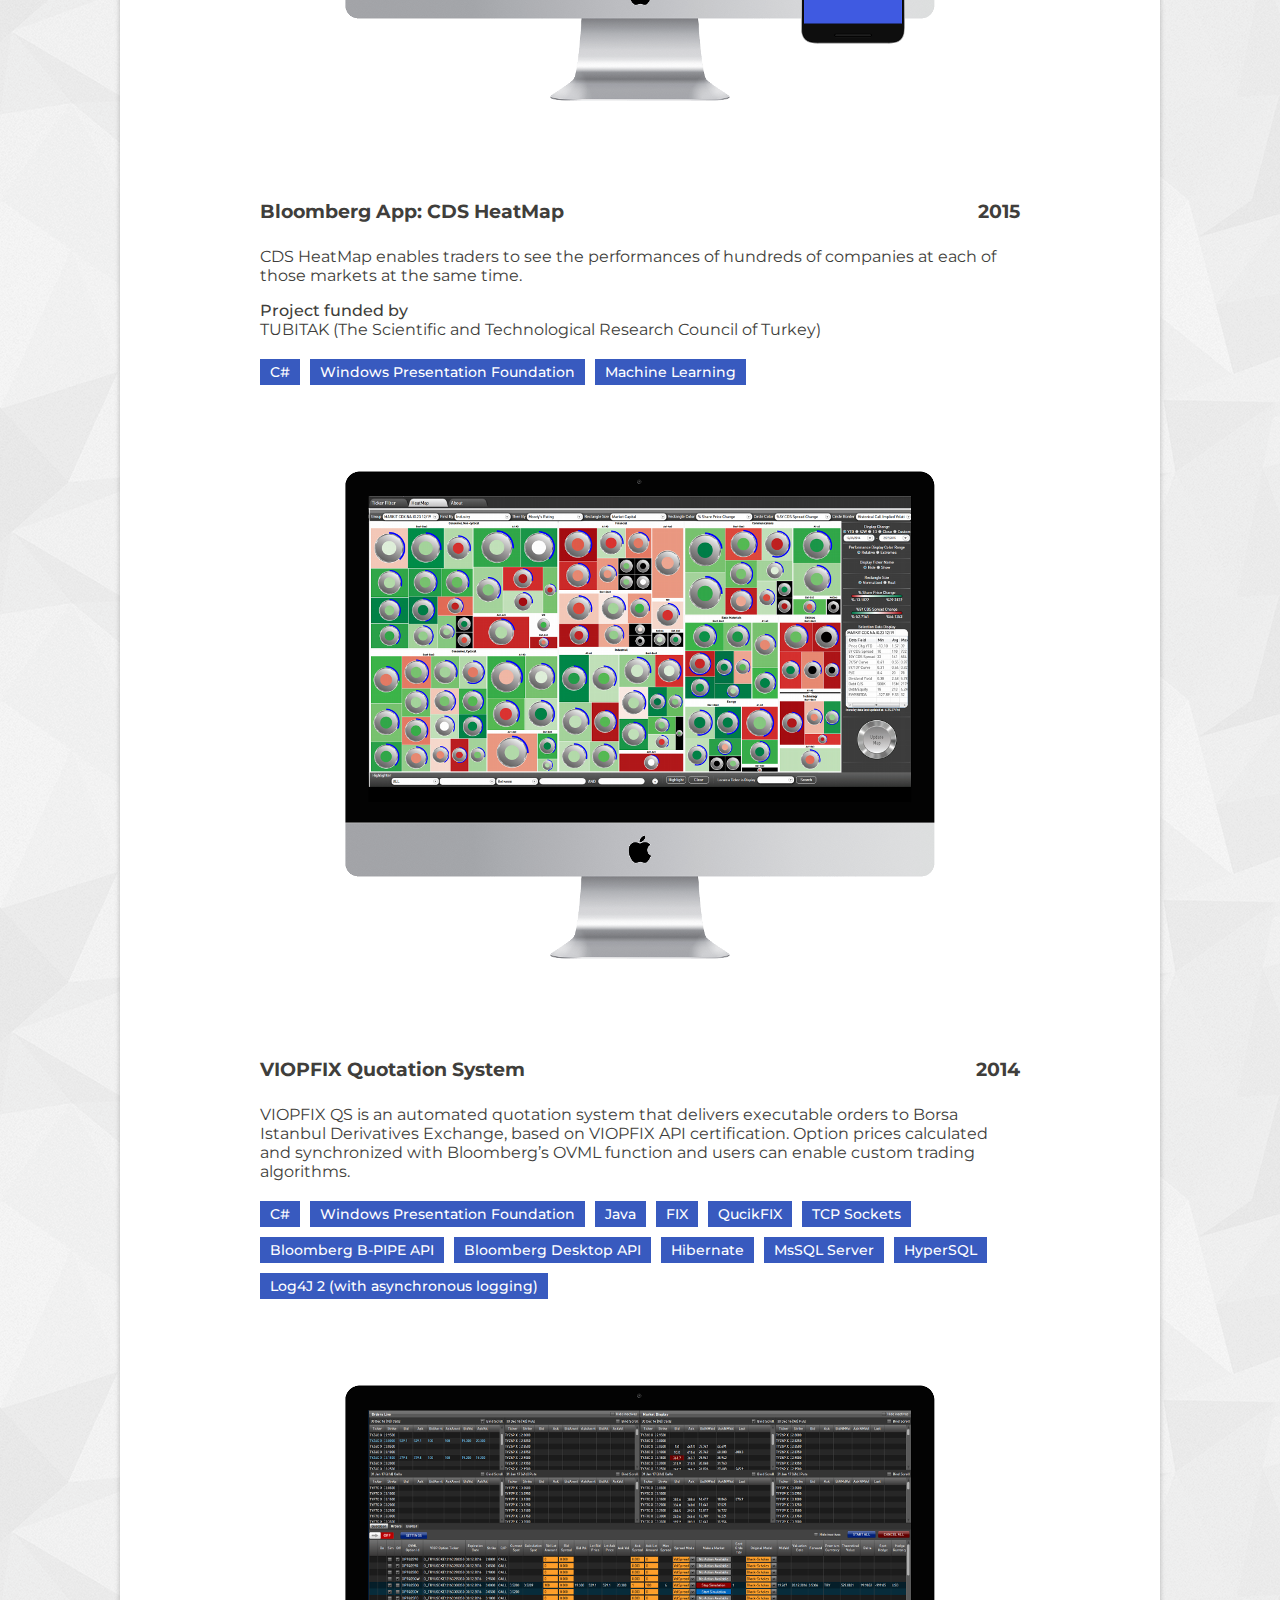
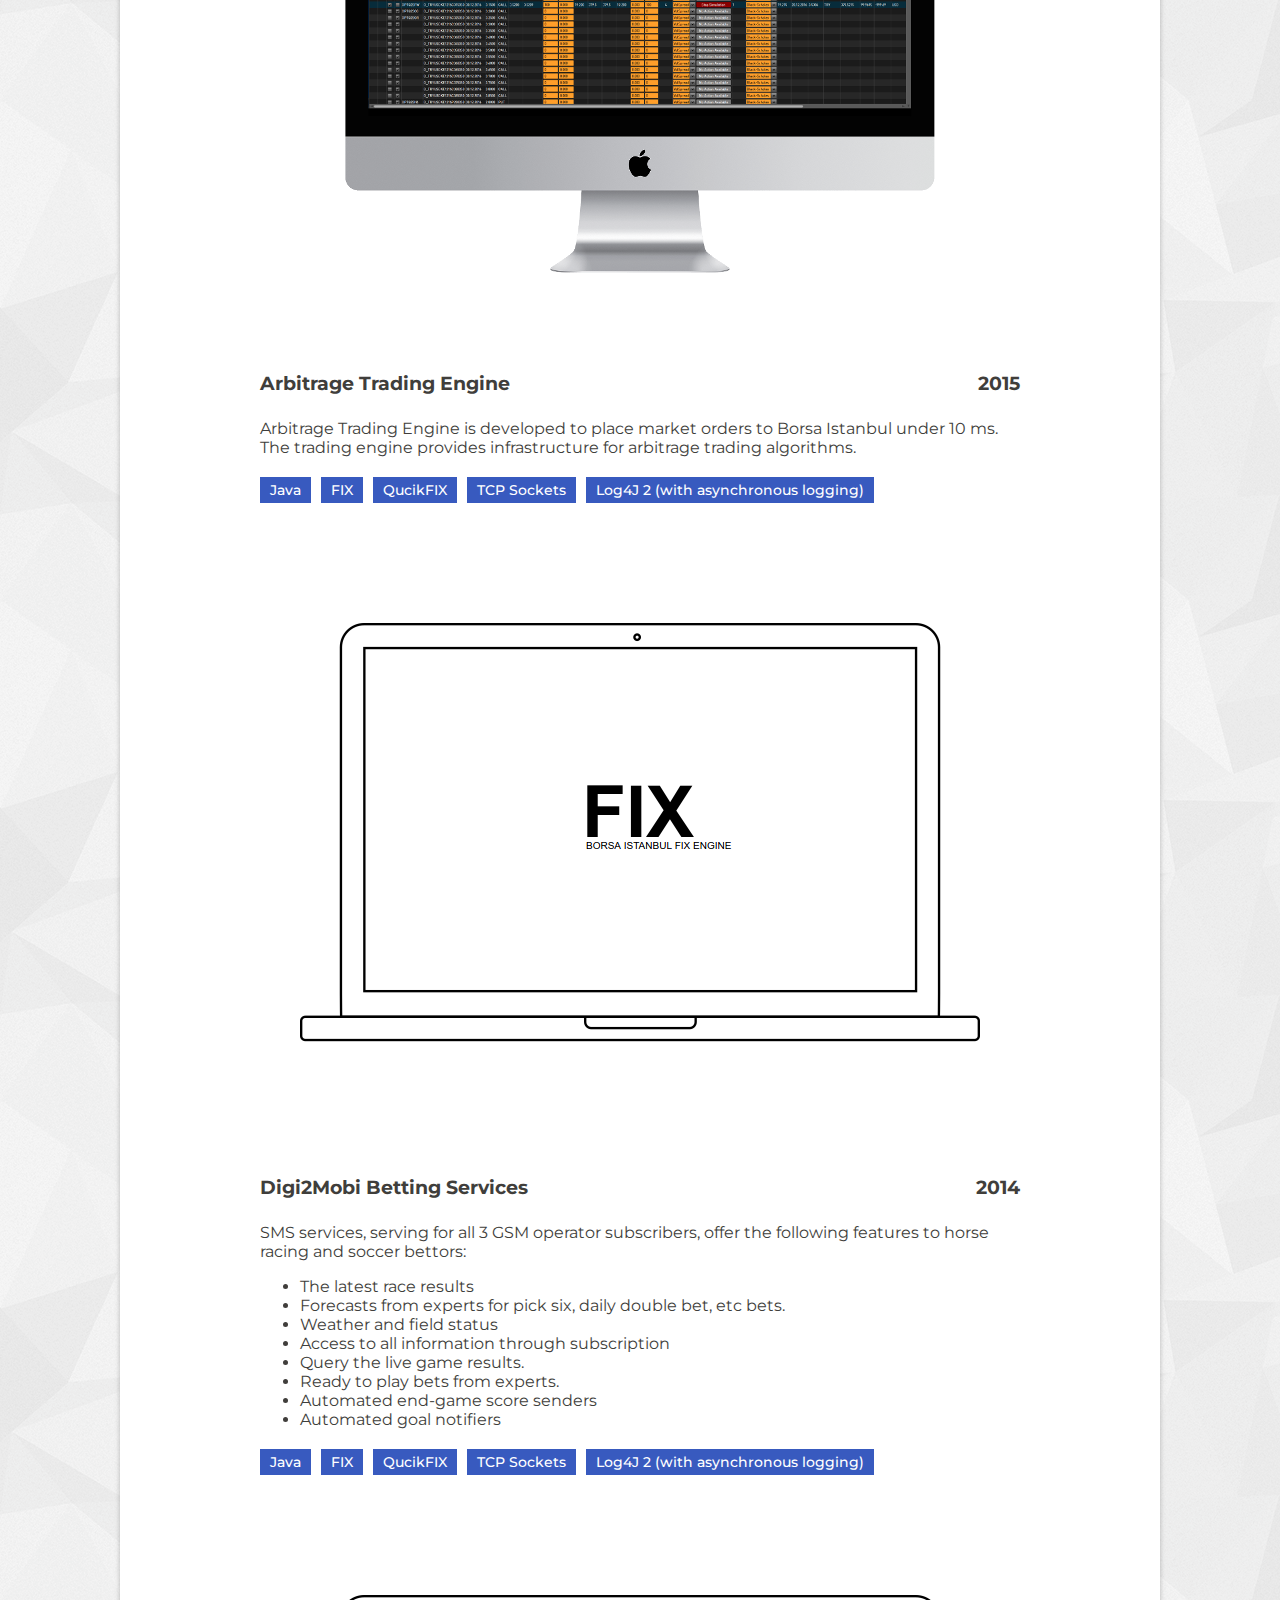
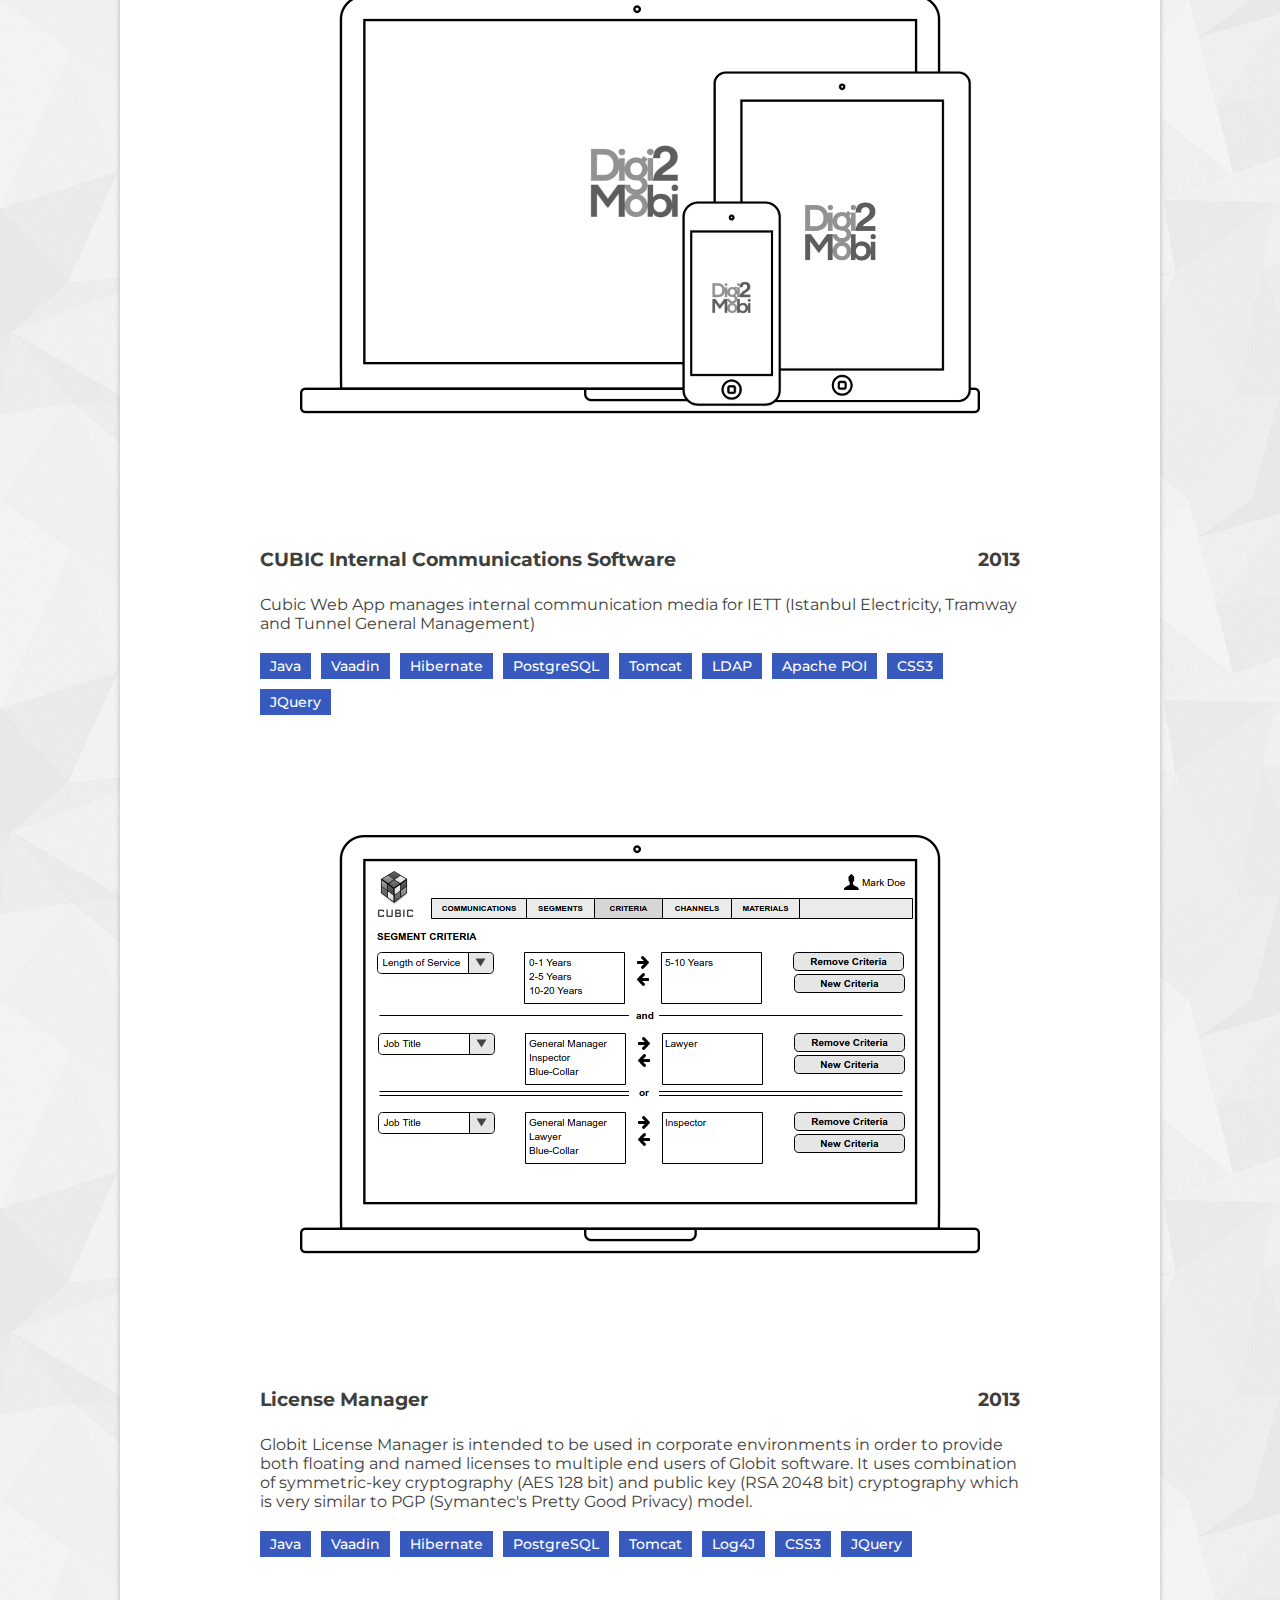
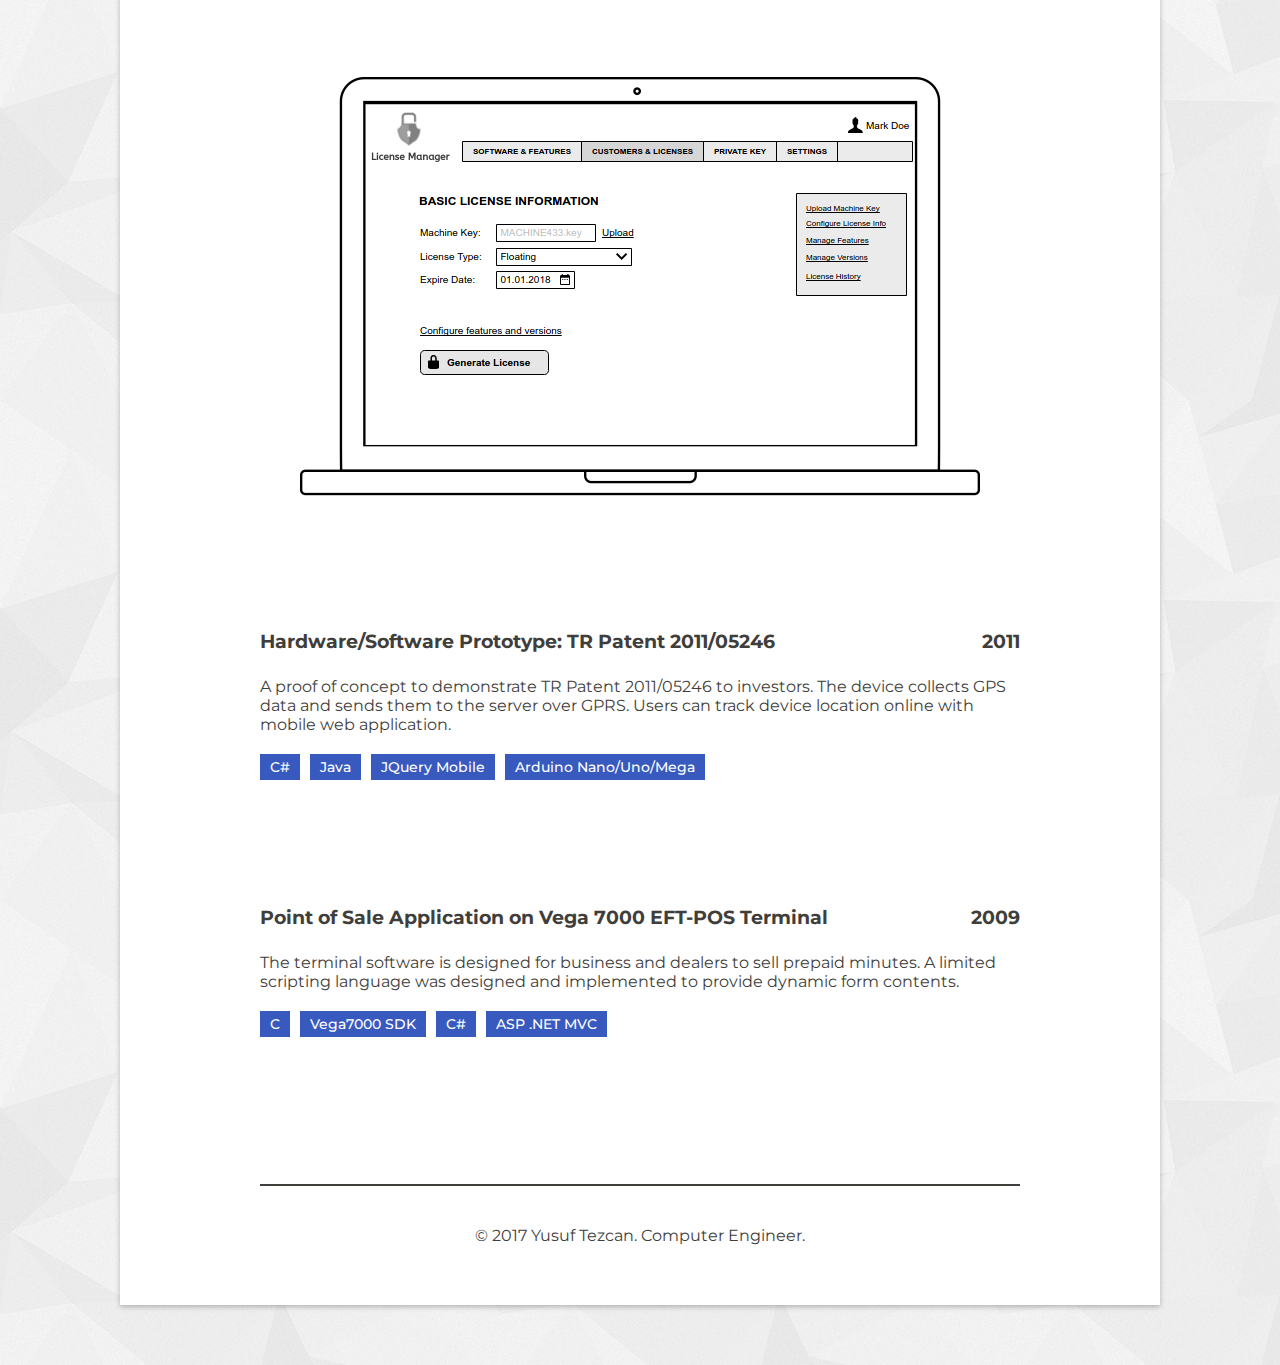
==== commit b22a018e: "3" ====
--- a/portfolio/index.html
+++ b/portfolio/index.html
@@ -74,6 +74,7 @@
                 </div>
                 <div class="description">
                     <p>RISQ | compliance covers a variety of trading limits (position, stop loss, credit, settlement limits and many more), market conformity checks and outlier detection to find suspicious transactions.</p>
+                    <p><span class="semibold">Project funded by</span><br />TUBITAK (The Scientific and Technological Research Council of Turkey)</p>
                 </div>
                 <div class="tag-container">
                     <div>Java</div> <div>Vaadin</div> <div>Hibernate</div> <div>Jersey</div> <div>MsSQL</div> <div>Sybase</div> <div>Oracle</div> <div>Tomcat</div> <div>WebSphere</div> <div>JMS</div> <div>TIBCO</div> <div>Quartz Scheduler</div> <div>Apache POI</div> <div>LDAP</div> <div>Log4J</div> <div>CSS3</div> <div>JQuery</div>
@@ -141,6 +142,7 @@
                 </div>
                 <div class="description">
                     <p>CDS HeatMap enables traders to see the performances of hundreds of companies at each of those markets at the same time.</p>
+                    <p><span class="semibold">Project funded by</span><br />TUBITAK (The Scientific and Technological Research Council of Turkey)</p>
                 </div>
                 <div class="tag-container">
                     <div>C#</div> <div>Windows Presentation Foundation</div> <div>Machine Learning</div>
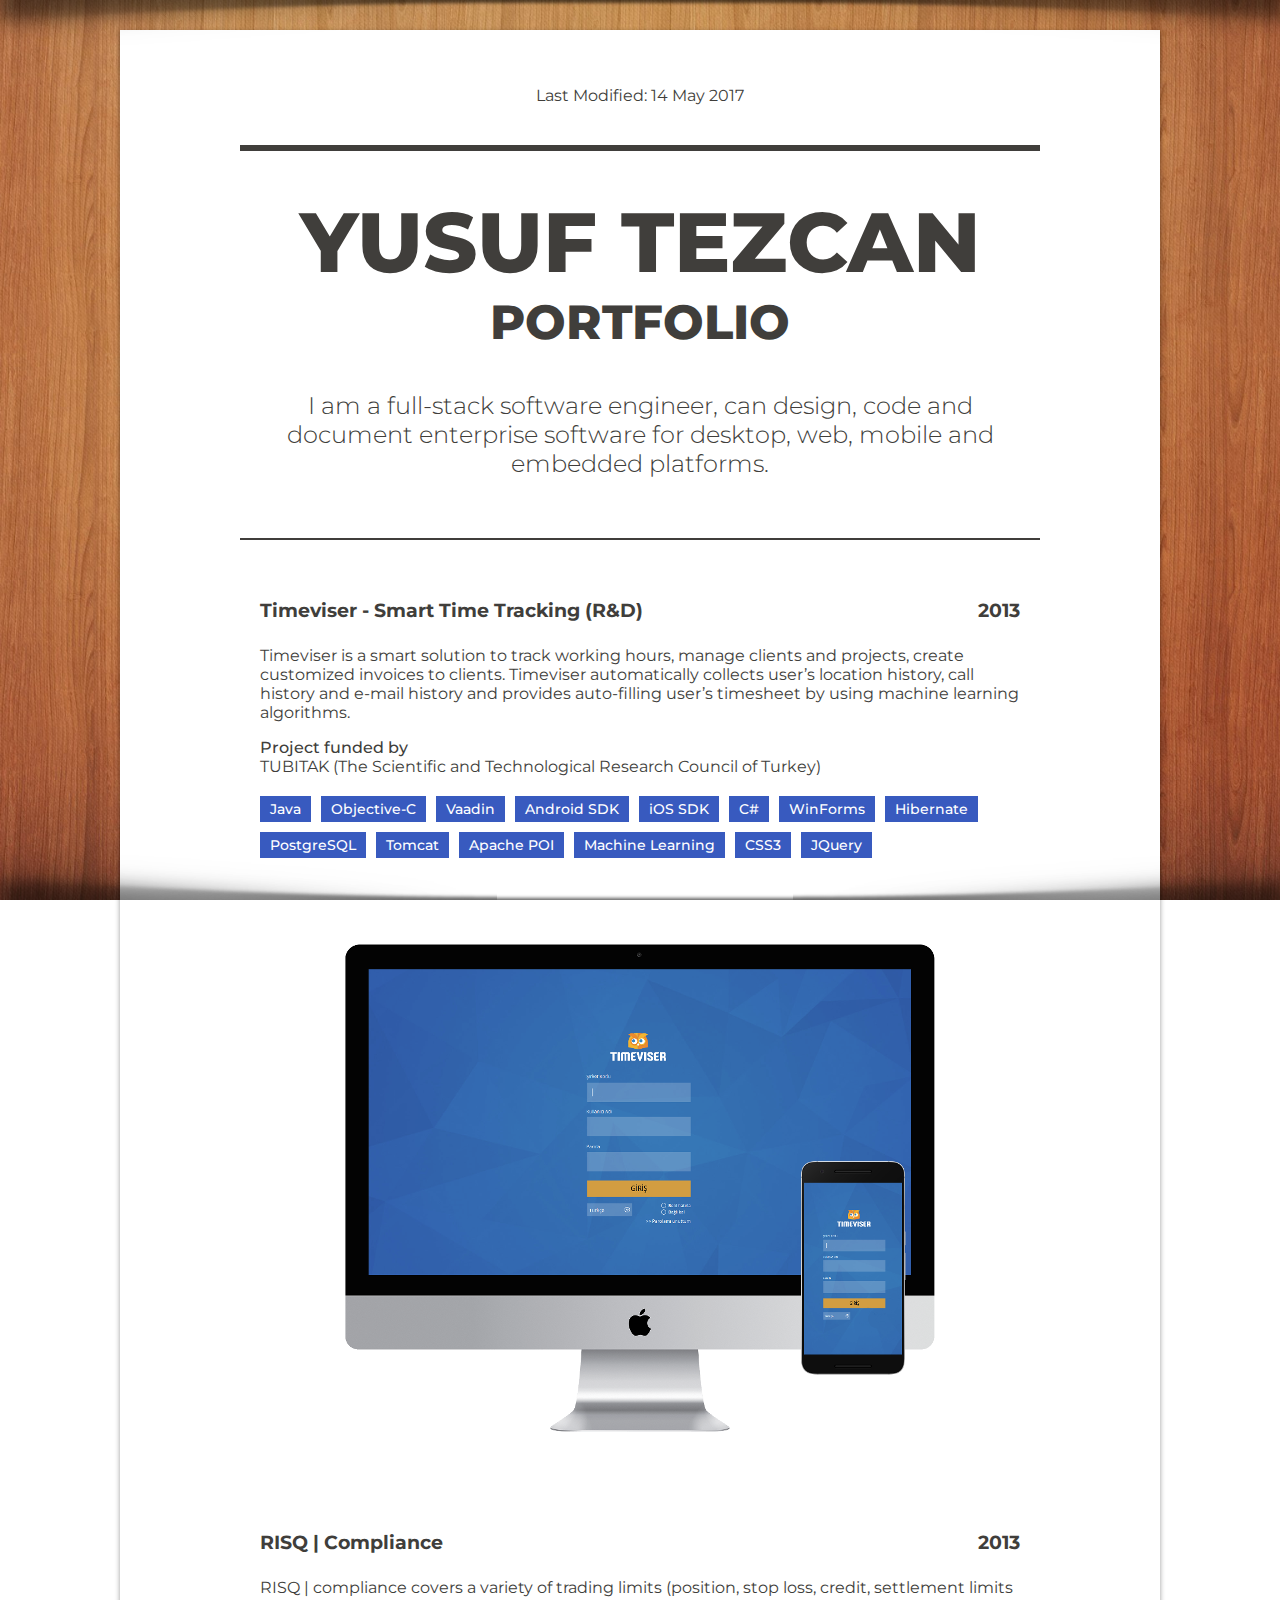
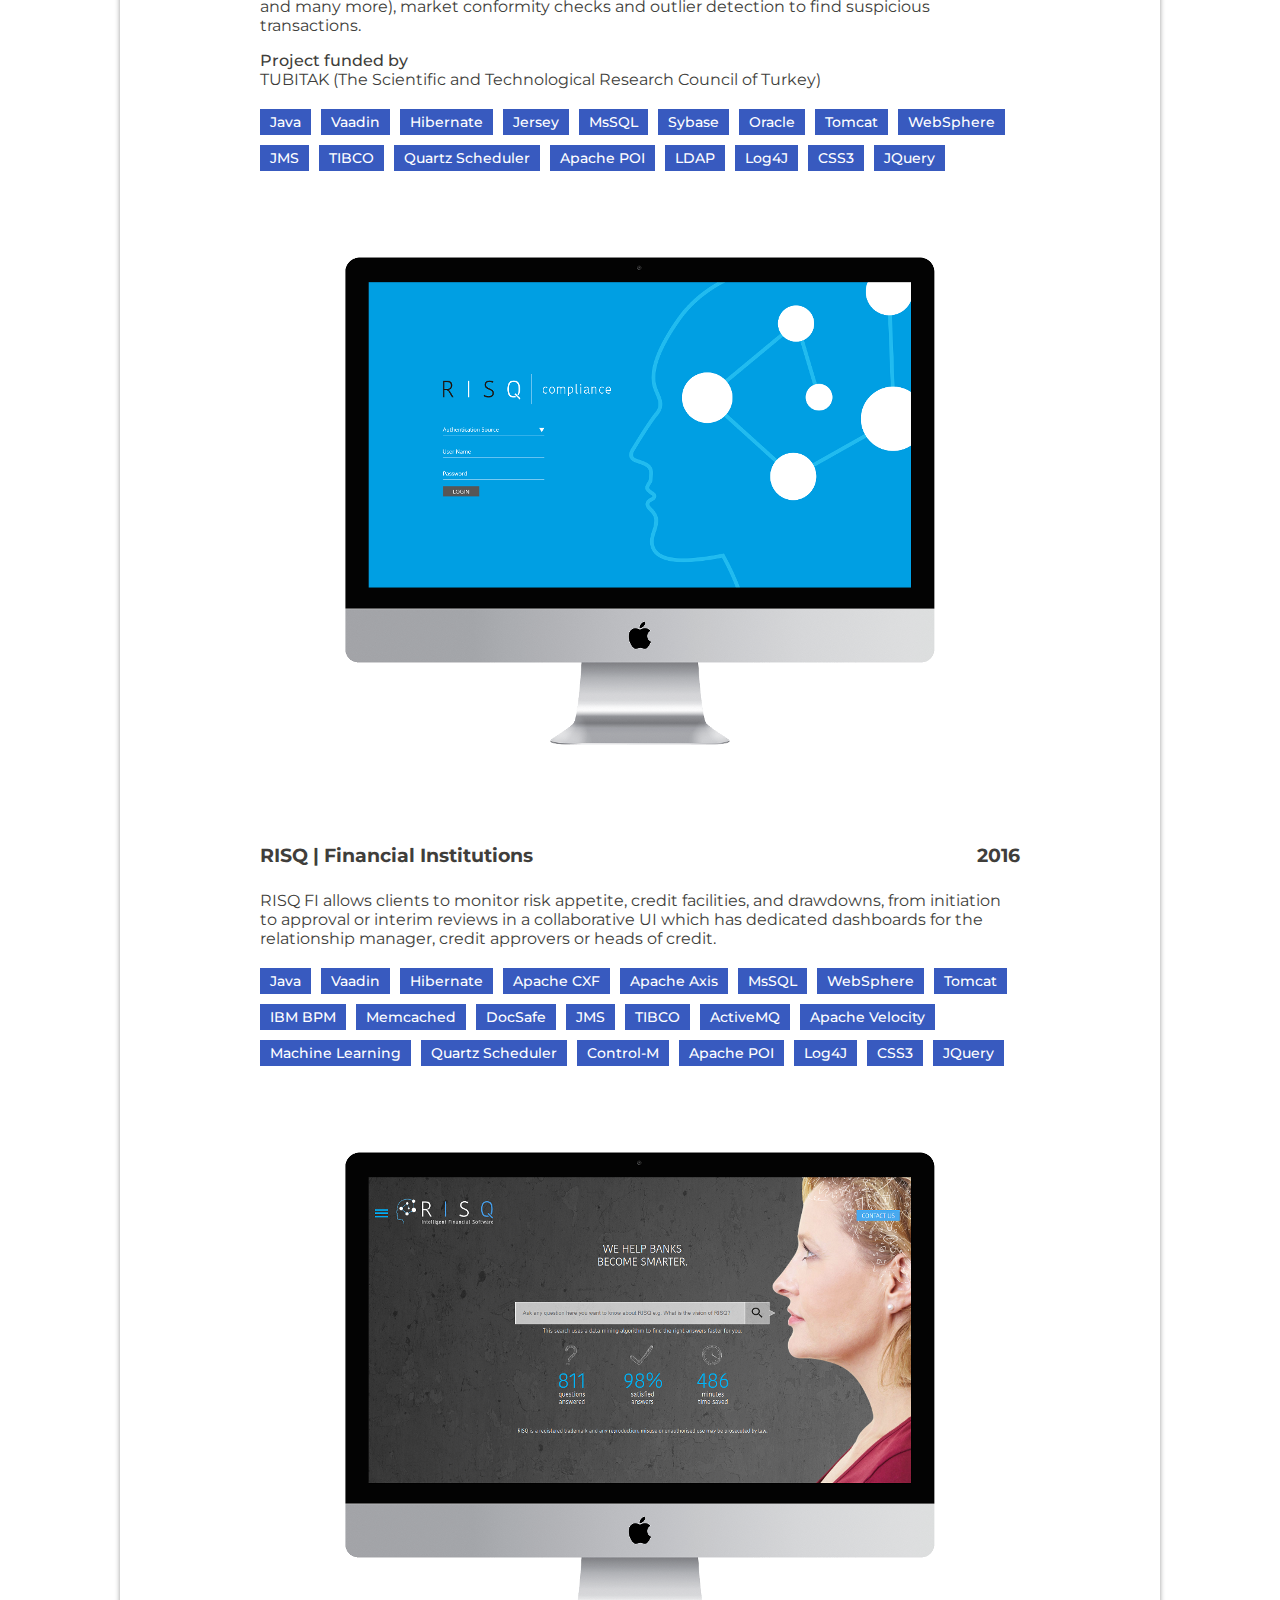
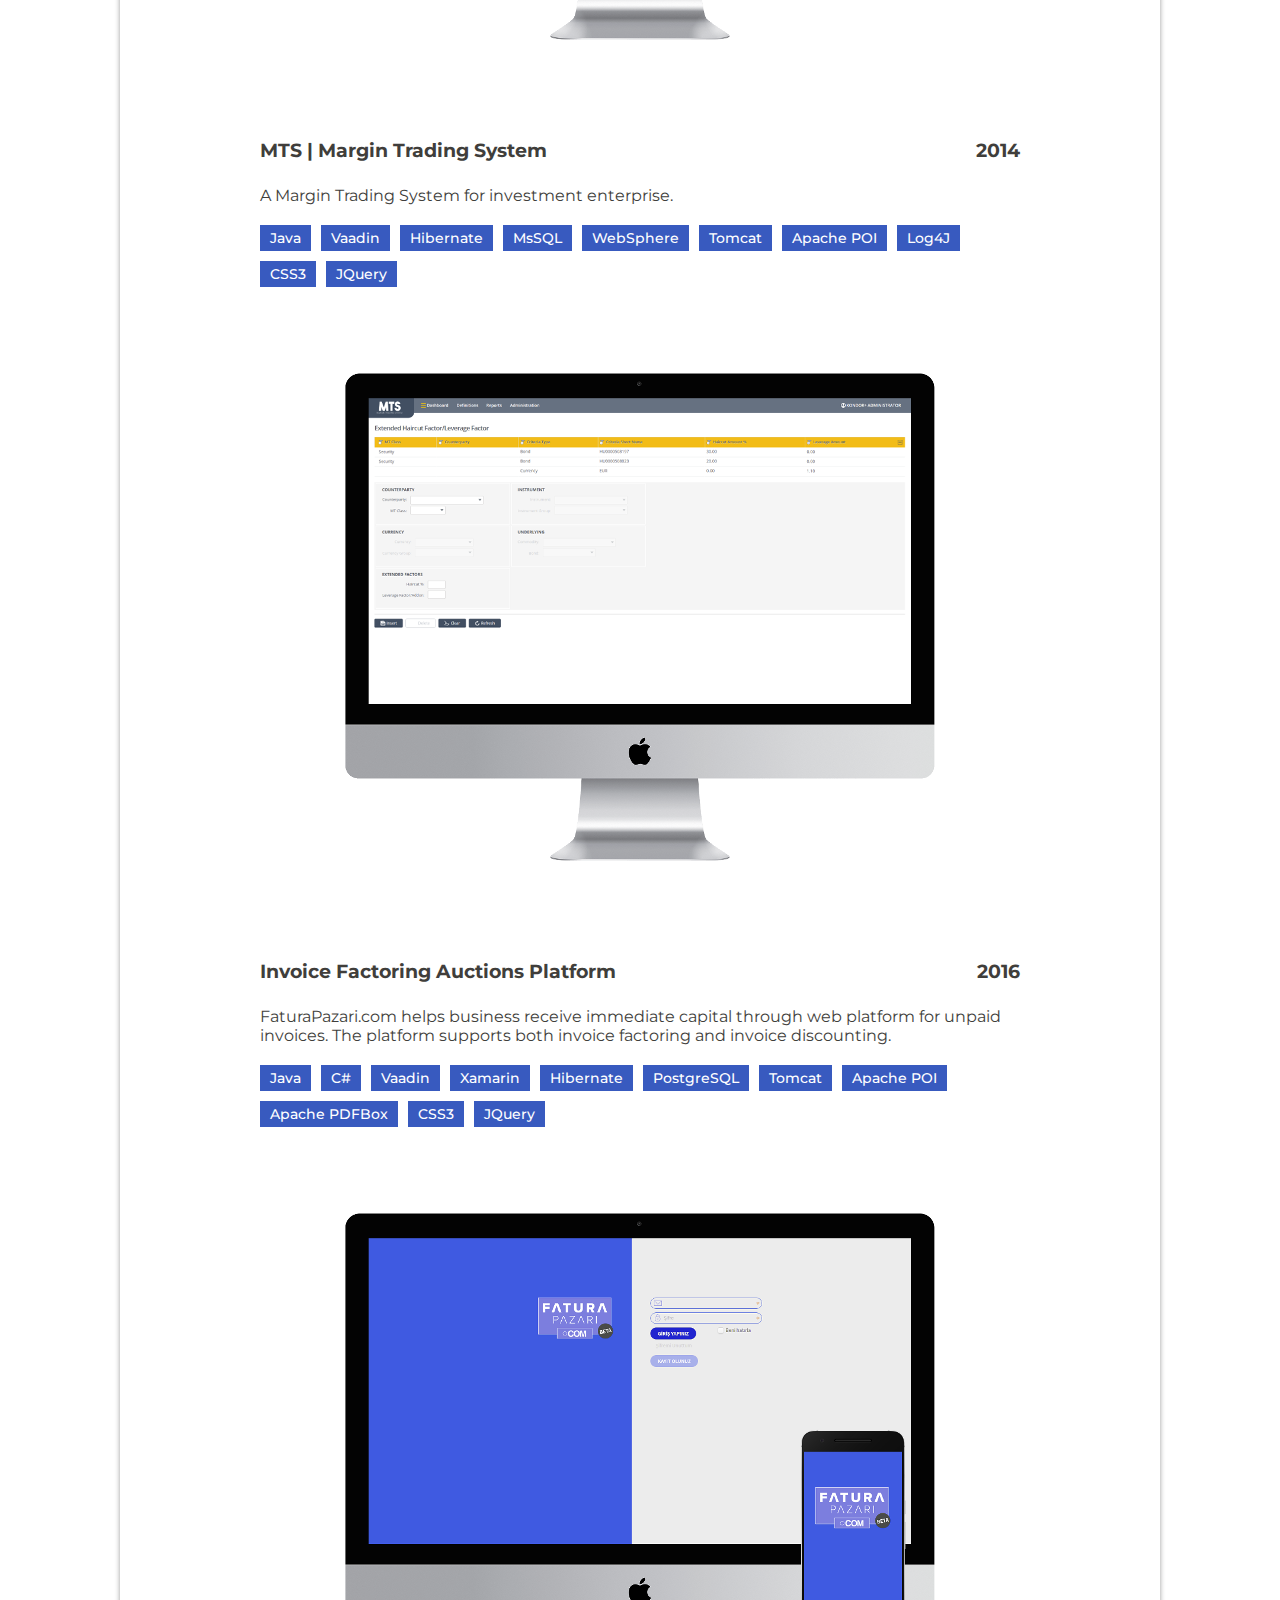
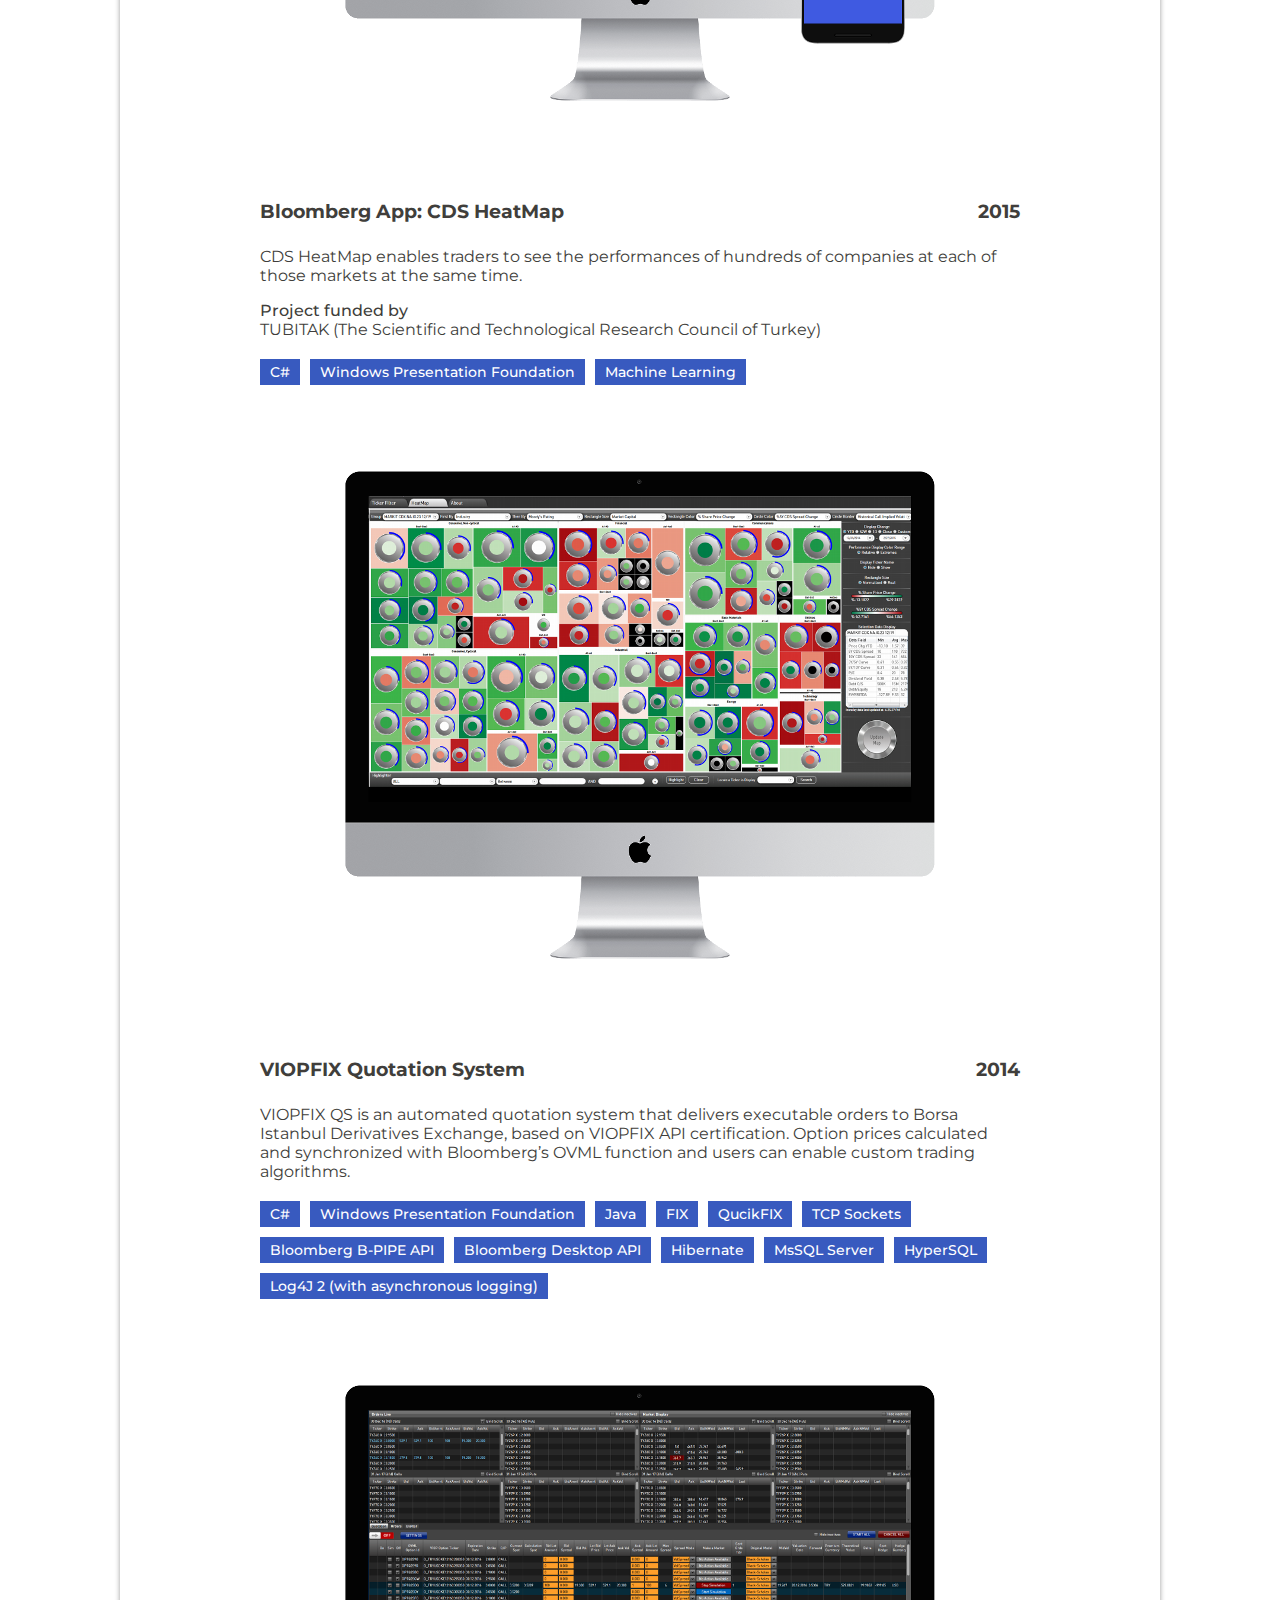
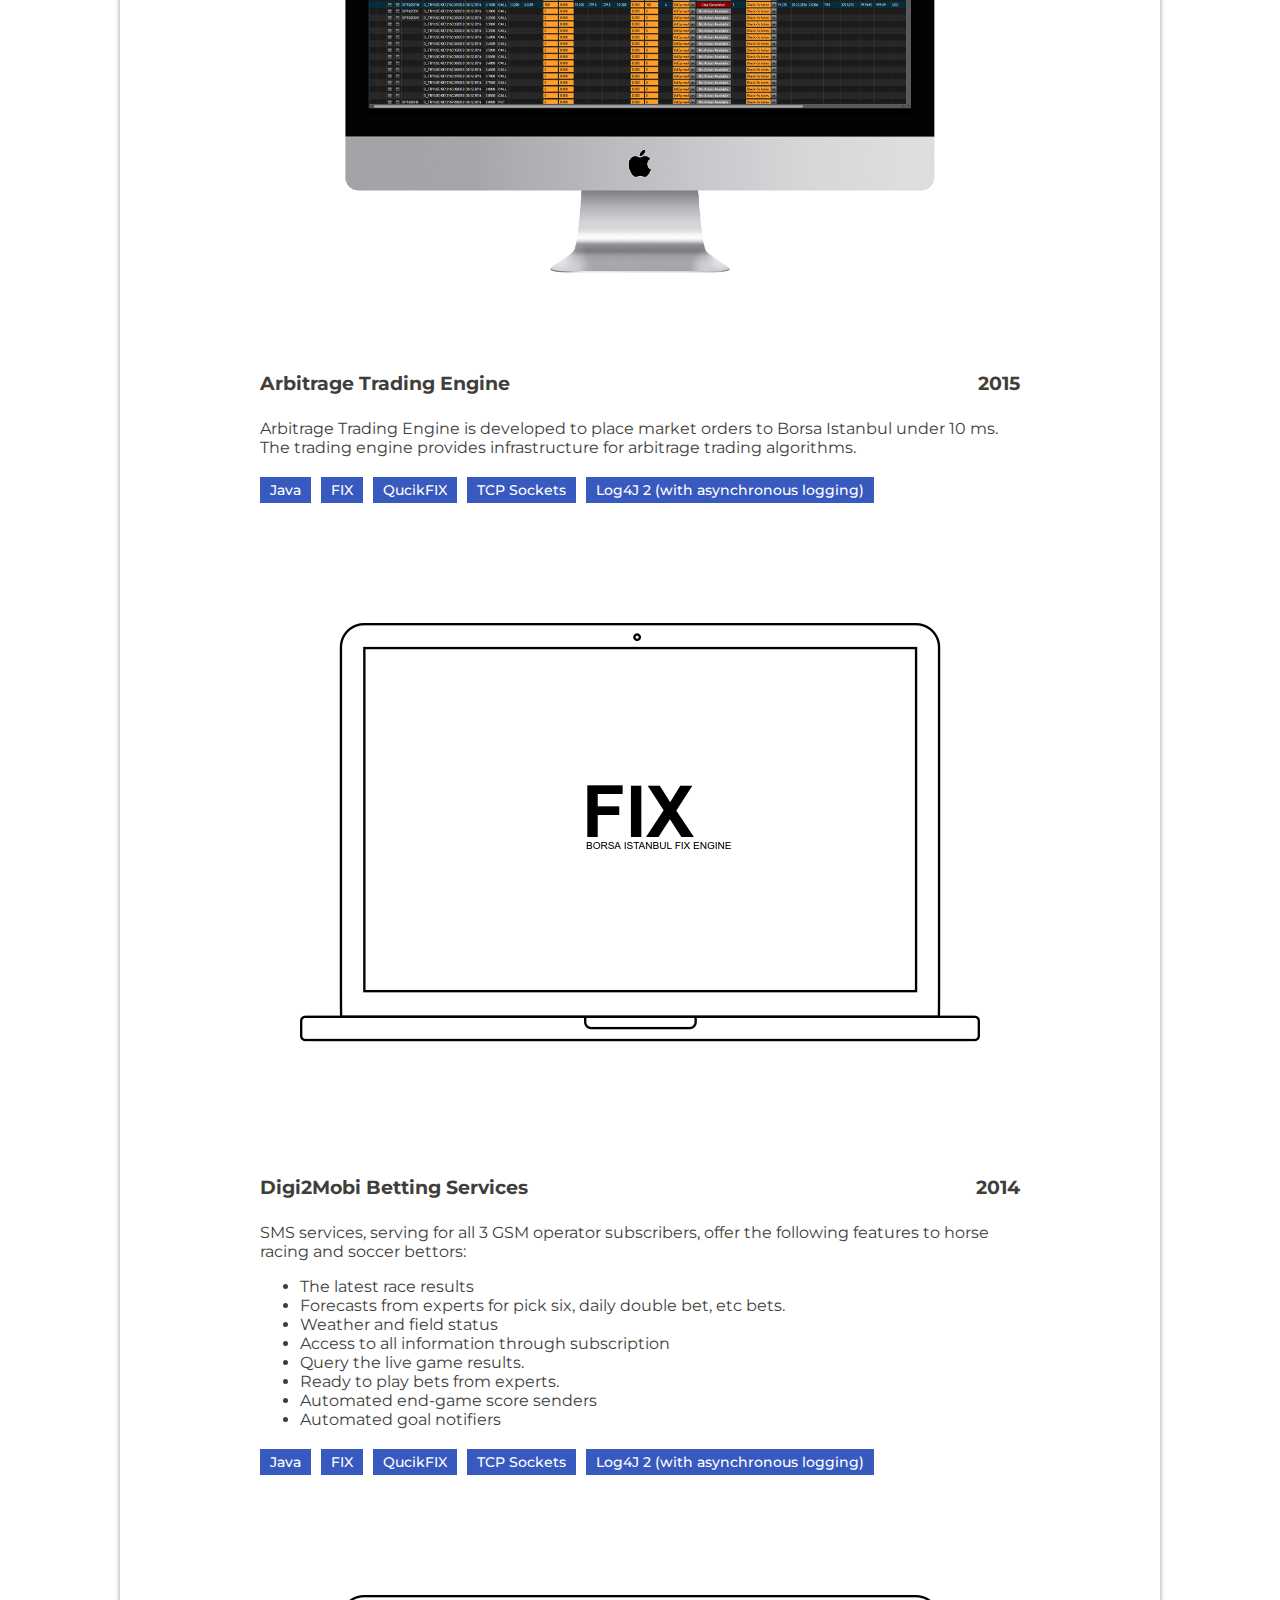
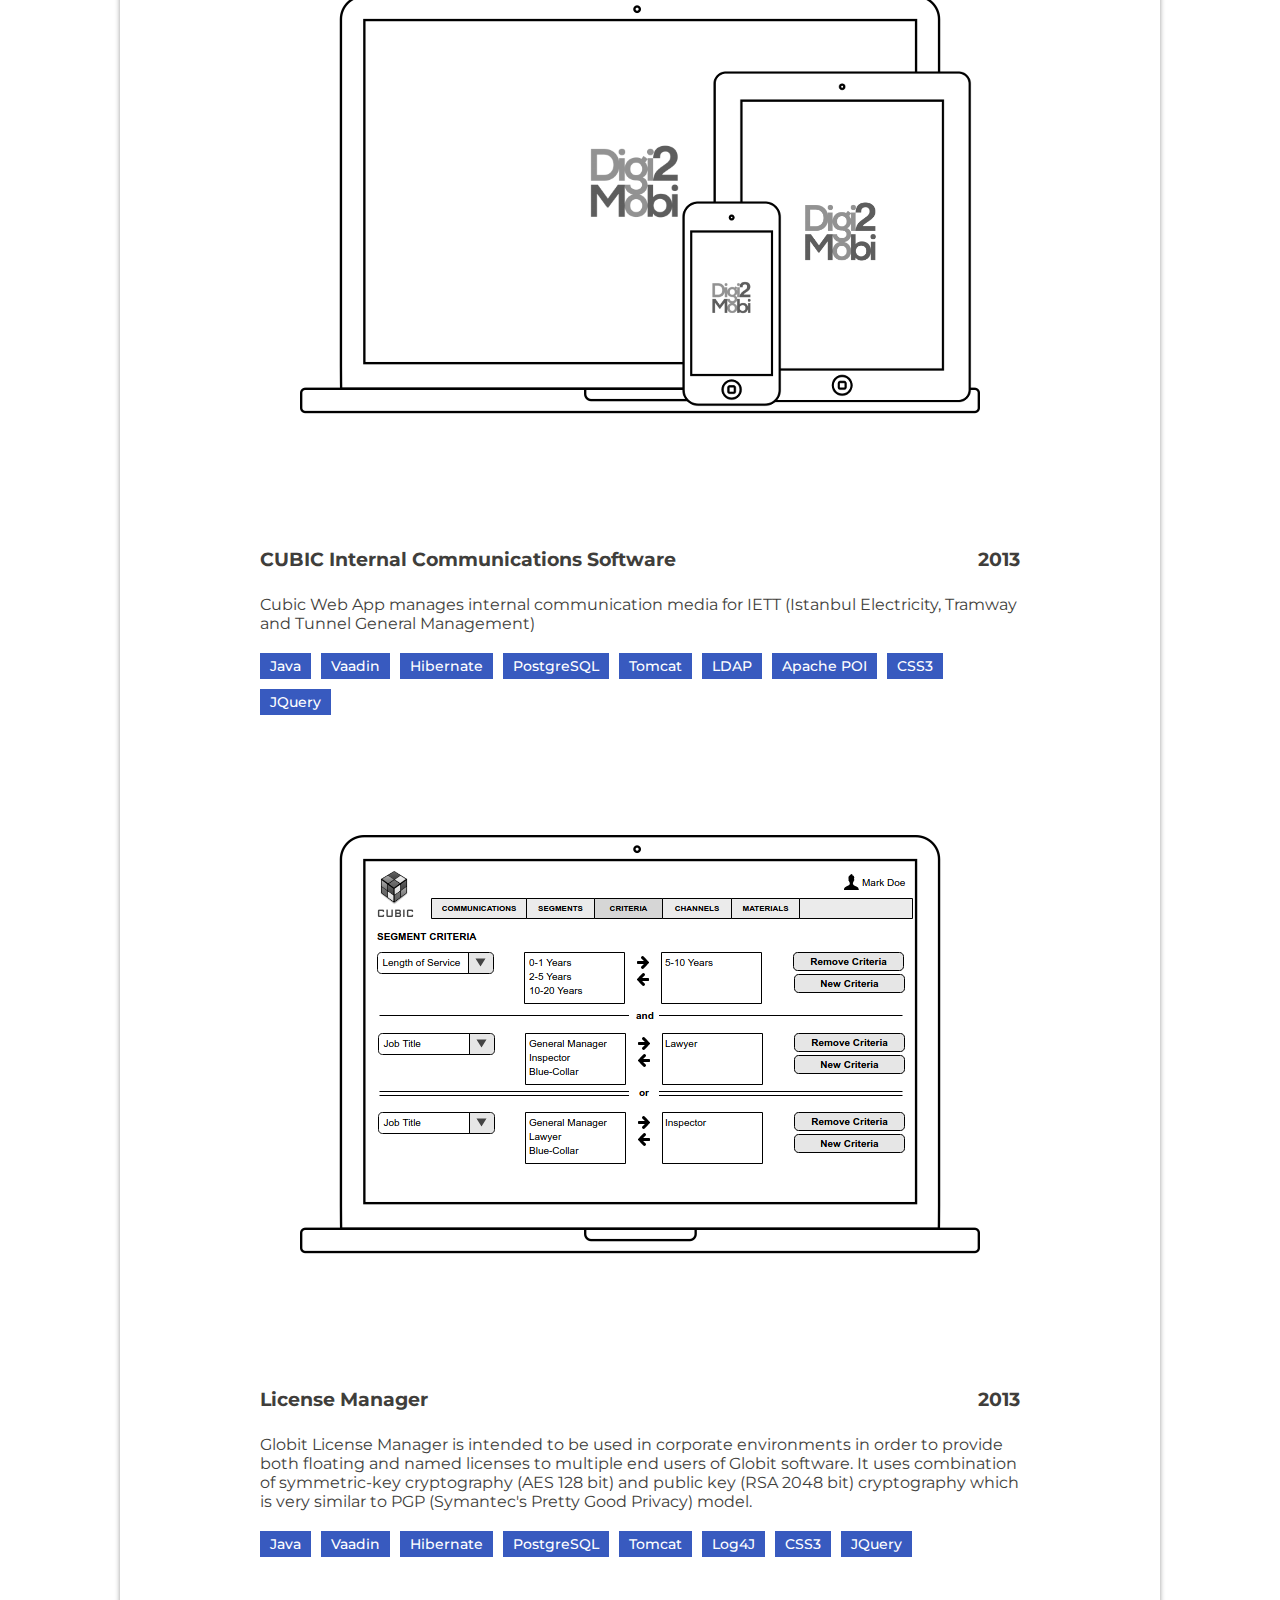
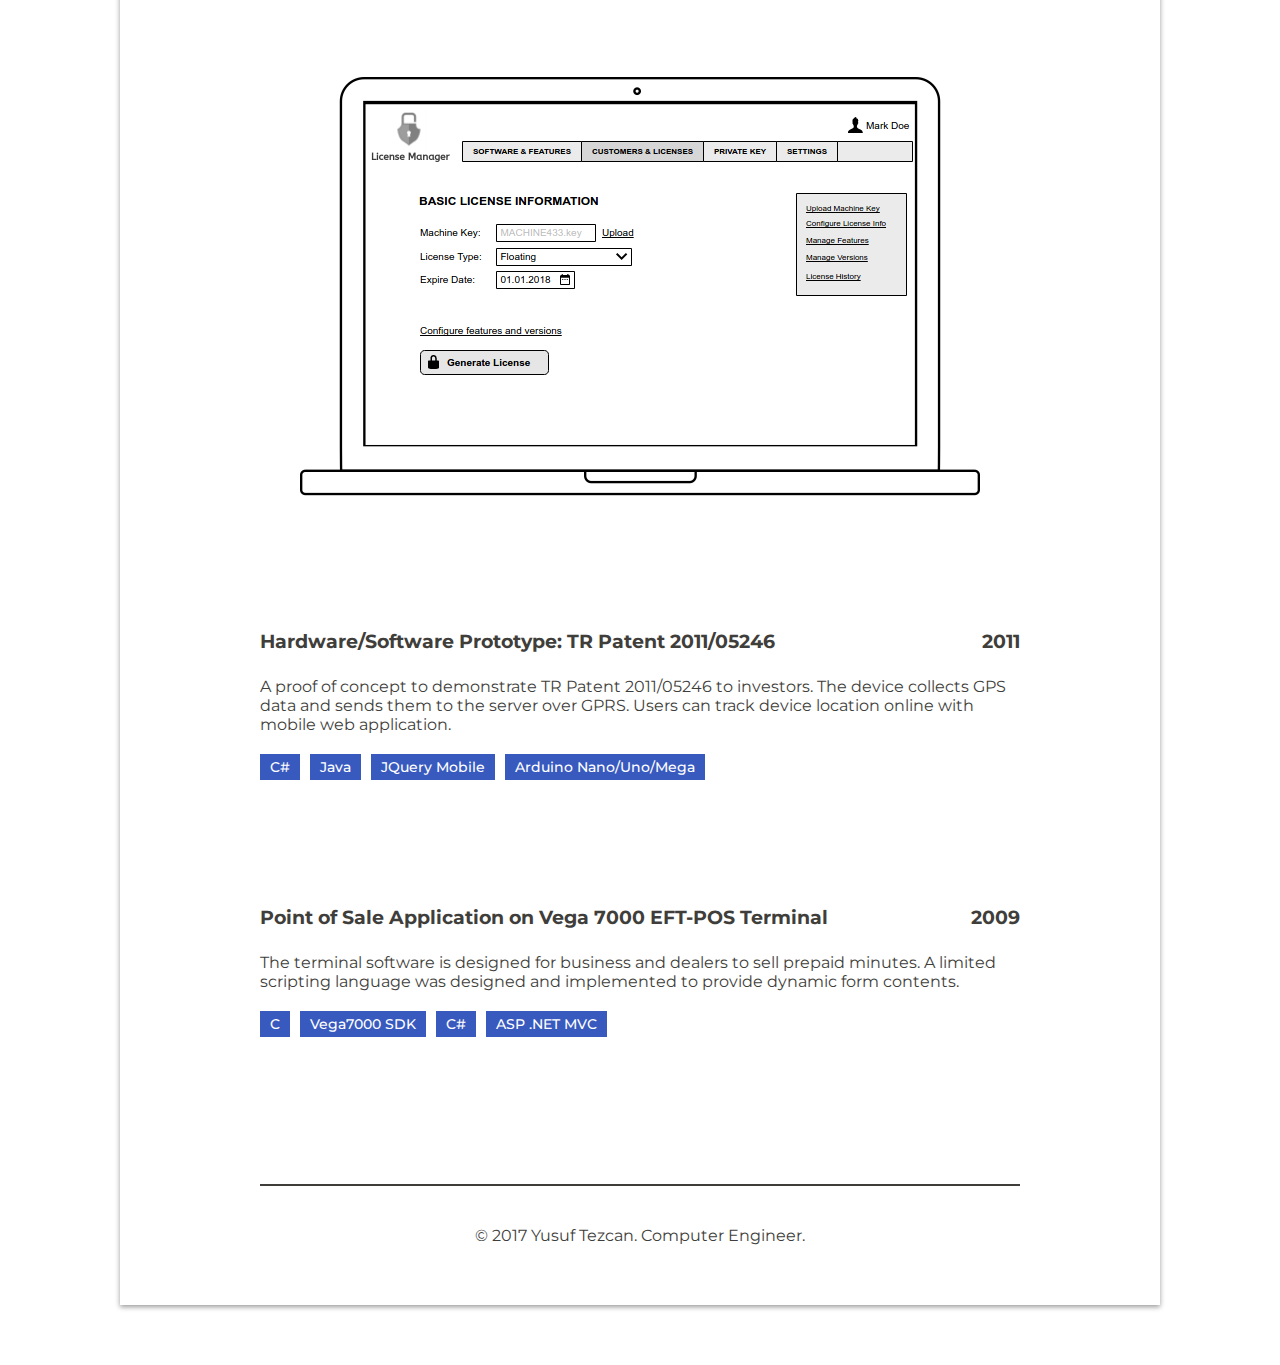
==== commit 615ff113: "3" ====
--- a/portfolio/index.html
+++ b/portfolio/index.html
@@ -9,7 +9,6 @@
     <meta name="revisit-after" content="5 days">
     <meta name="copyright" content="Yusuf Tezcan">
     <title>Yusuf Tezcan | Computer Engineer</title>
-    <meta name="viewport" content="width=device-width, initial-scale=1, maximum-scale=1, user-scalable=0">
 	<link rel="shortcut icon" type="image/ico" href="../images/favicon.ico"/>
 		 
     <meta name="google" value="notranslate">
@@ -31,10 +30,15 @@
 </head>
 
 <body>
-    <div class="s_container">
+    <div class="shadow_container">
 		<div class="sl"></div>
 		<div class="sm"></div>
 		<div class="sr"></div>
+	</div>
+    <div class="bottom_shadow_container">
+		<div class="sbl"></div>
+		<div class="sbm"></div>
+		<div class="sbr"></div>
 	</div>
     
     <div id="container">
--- a/style/projects.css
+++ b/style/projects.css
@@ -1,5 +1,10 @@
-html { 
-  
+html 
+{ 
+	background: url(../images/bg.jpg) no-repeat center center fixed; 
+    -webkit-background-size: cover;
+    -moz-background-size: cover;
+    -o-background-size: cover;
+    background-size: cover;
 }
 
 body
@@ -8,7 +13,6 @@
 	color: #403e3b;
 	margin: 0px;
 	padding: 0px;
-    background: url(../images/61b4135b.png) repeat;
     min-width: 1100px;
 }
 
@@ -64,12 +68,17 @@
     margin-right: auto;
     width: 800px;
     background-color: #ffffff;
-    box-shadow: 0 2px 5px rgba(0,0,0,0.25);
+    box-shadow: 0 2px 5px rgba(0,0,0,0.4);
     padding: 40px 120px 40px 120px;
     padding-bottom: 30px;
 }
 
-.s_container 
+#linkedin
+{
+    
+}
+
+.shadow_container 
 {
     width: 100%;
     height: 50px;
@@ -84,7 +93,7 @@
     top: 0;
     width: 497px;
     left: 0;
-    background: url(http://static.tumblr.com/aoqeoea/dB2mioknh/leftheadershadow.png) no-repeat 0 0;
+    background: url(../images/s_left.png) no-repeat 0 0;
 }
 
 div.sm {
@@ -94,7 +103,7 @@
     width: auto;
     left: 497px;
     right: 487px;
-    background: url(http://static.tumblr.com/aoqeoea/JrNmiol0g/middleshadowfiller.png) repeat-x 0 0;
+    background: url(../images/s_middle.png) repeat-x 0 0;
 }
 
 div.sr {
@@ -103,7 +112,43 @@
     top: 0;
     width: 487px;
     right: 0;
-    background: url(http://static.tumblr.com/aoqeoea/8rcmiol2f/rightheadershadow.png) no-repeat 0 0;
+    background: url(../images/s_right.png) no-repeat 0 0;
+}
+
+div.bottom_shadow_container {
+    width: 100%;
+    height: 50px;
+    position: fixed;
+    bottom: 0;
+    z-index: 2;
+}
+
+div.sbl {
+    height: 50px;
+    position: absolute;
+    bottom: 0;
+    width: 497px;
+    left: 0;
+    background: url(../images/sb_left.png) no-repeat 0 0;
+}
+
+div.sbm {
+    height: 49px;
+    position: absolute;
+    bottom: 0;
+    width: auto;
+    left: 497px;
+    right: 487px;
+    background: url(../images/sb_middle.png) repeat-x 0 0;
+}
+
+div.sbr {
+    height: 50px;
+    position: absolute;
+    top: 0;
+    width: 487px;
+    right: 0;
+    background: url(../images/sb_right.png) no-repeat 0 0;
 }
 
 @media only screen and (max-width: 1000px) 
@@ -118,6 +163,20 @@
 		width: 0px;
 	}
 	div.sl {
+		background: none;
+		width: 0px;
+	}
+    
+    div.sbm {
+		left: 0px;
+		right: 0px;
+	}
+
+	div.sbr {
+		background: none;
+		width: 0px;
+	}
+	div.sbl {
 		background: none;
 		width: 0px;
 	}
@@ -232,4 +291,4 @@
 {
     text-align: center;
     margin-bottom: 30px;
-}+}
